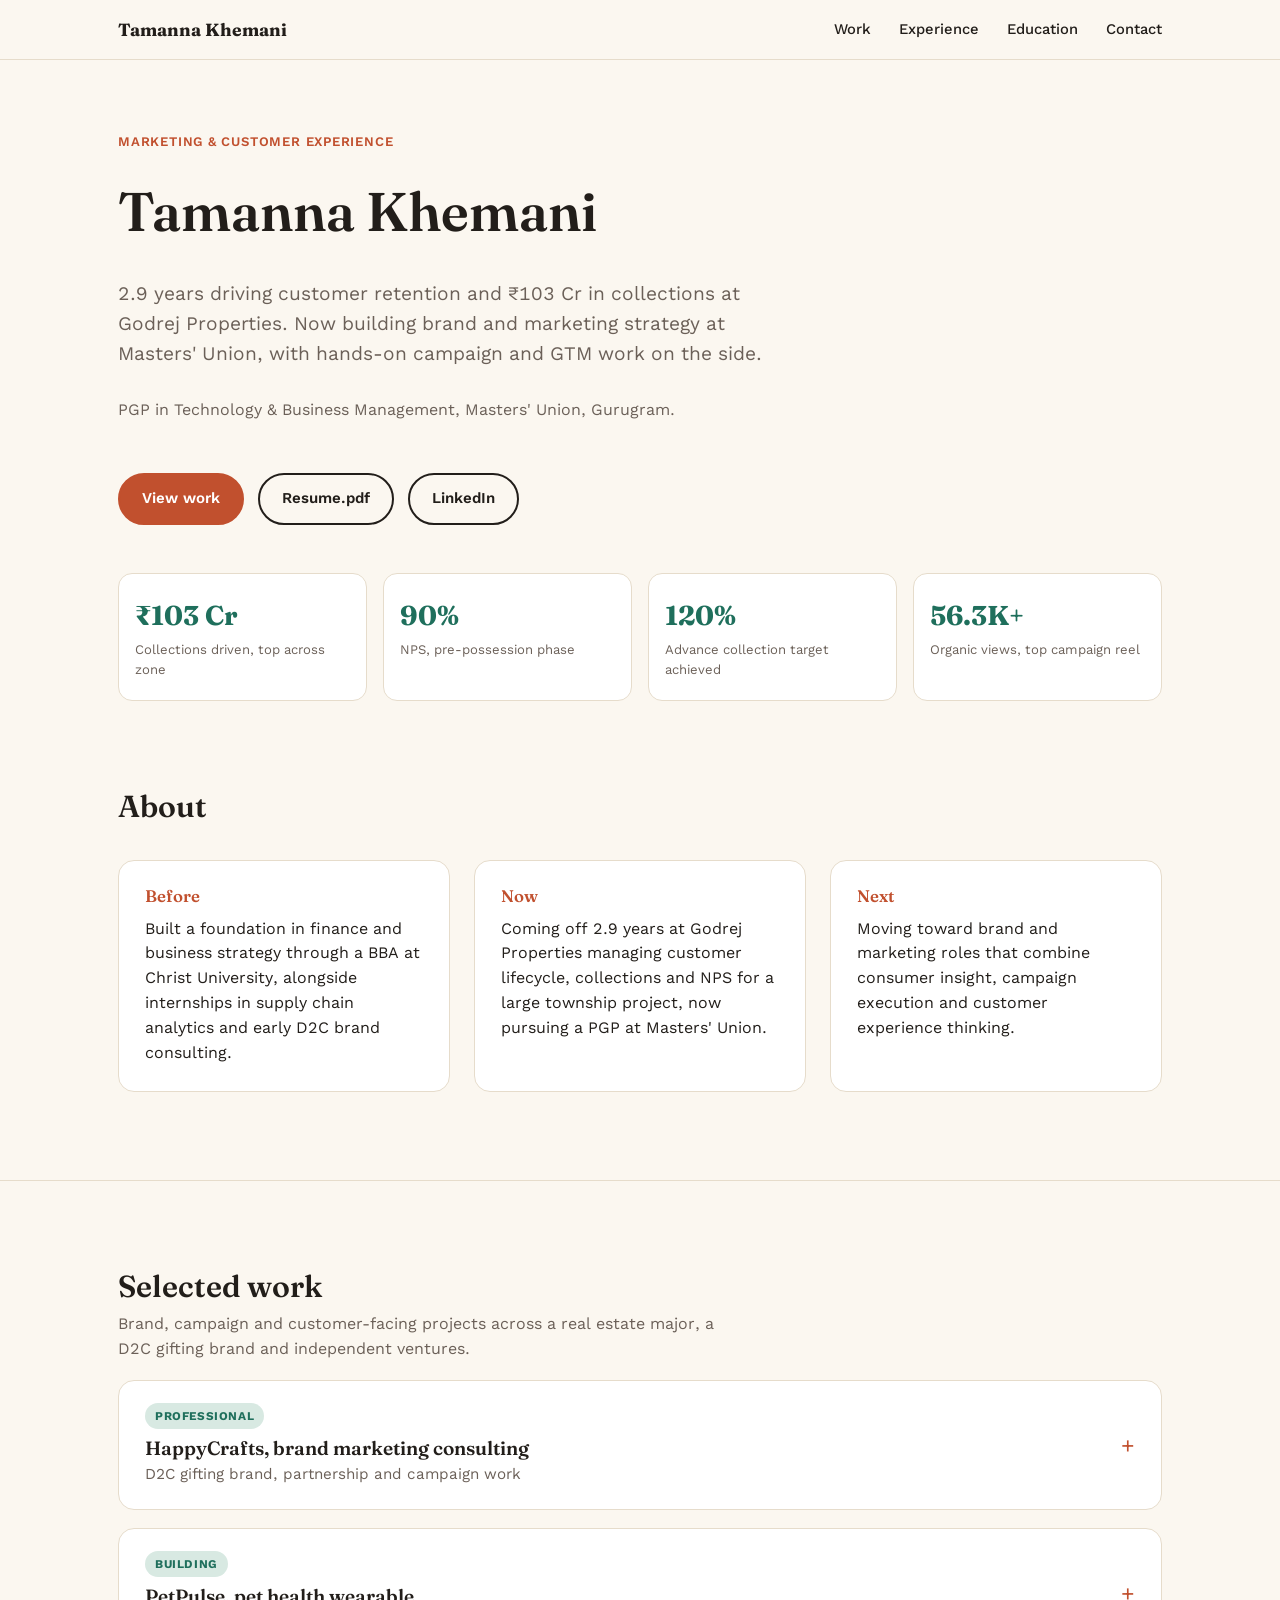
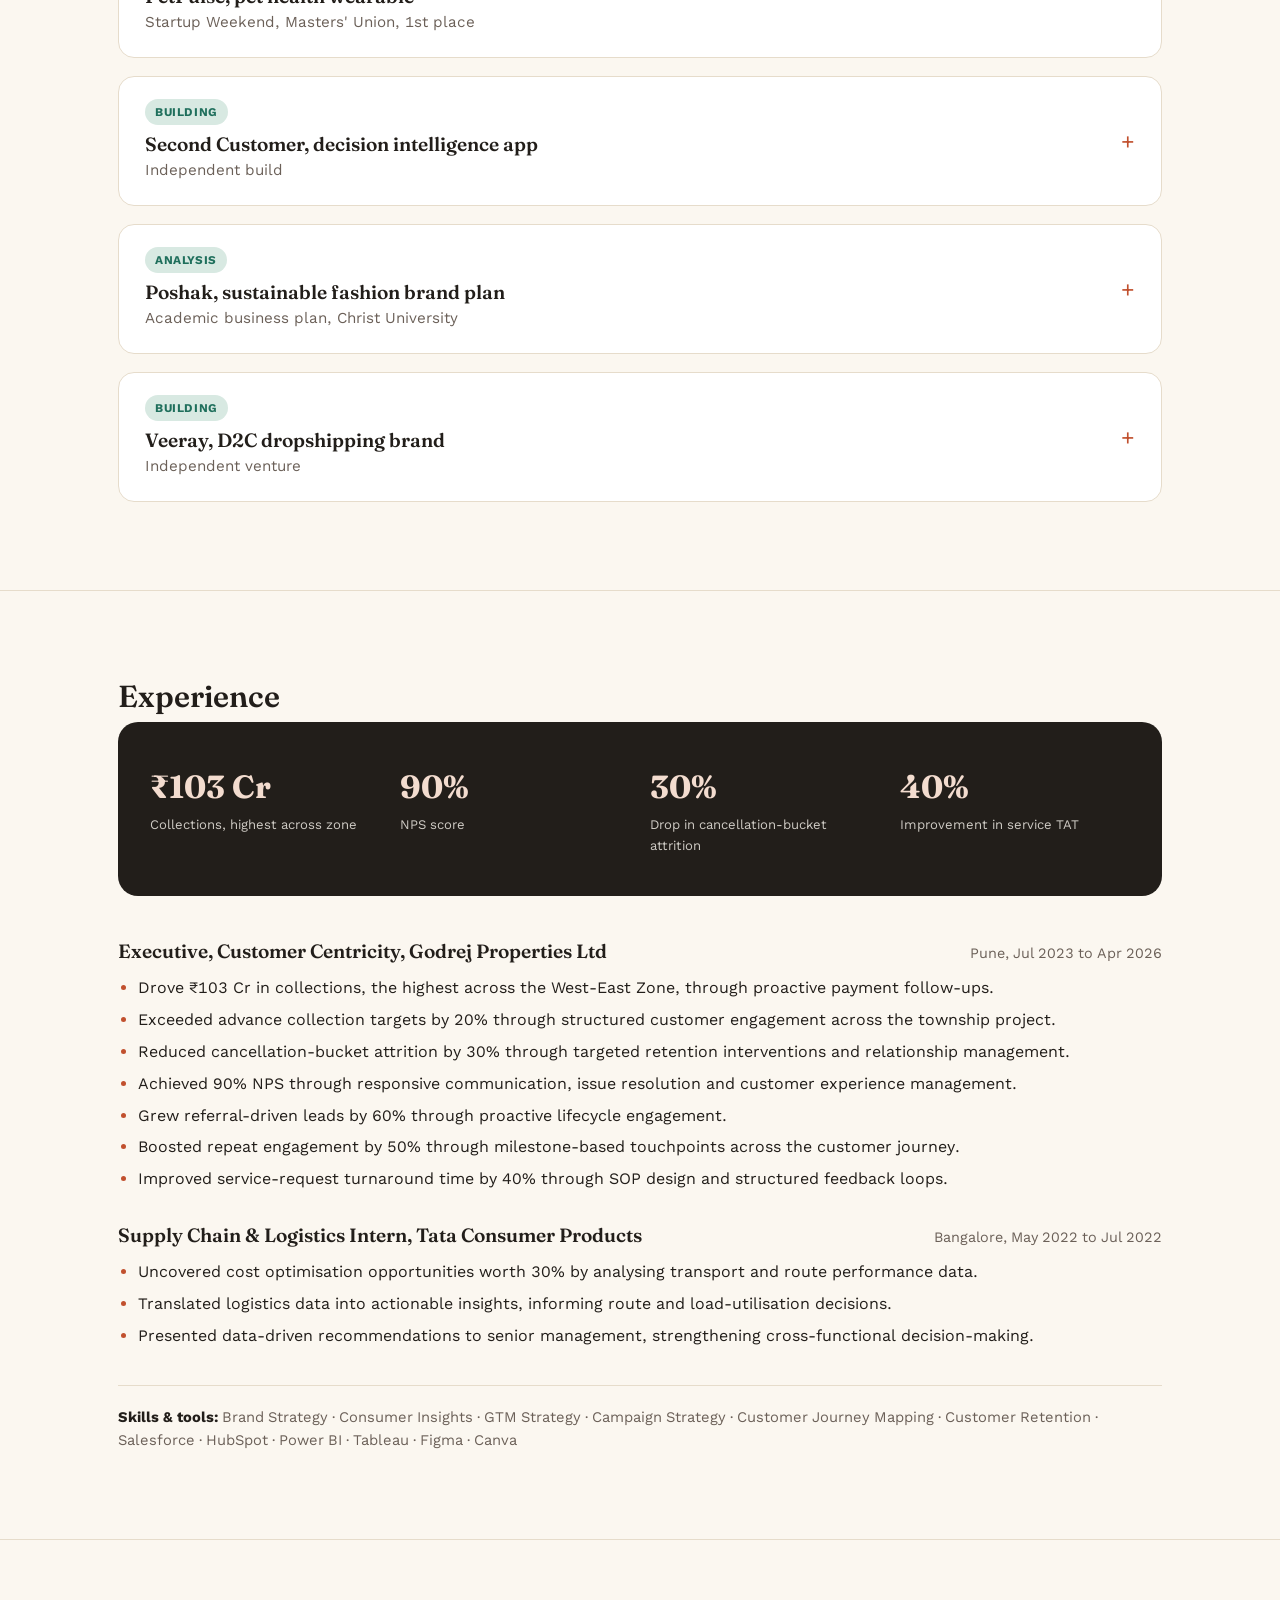
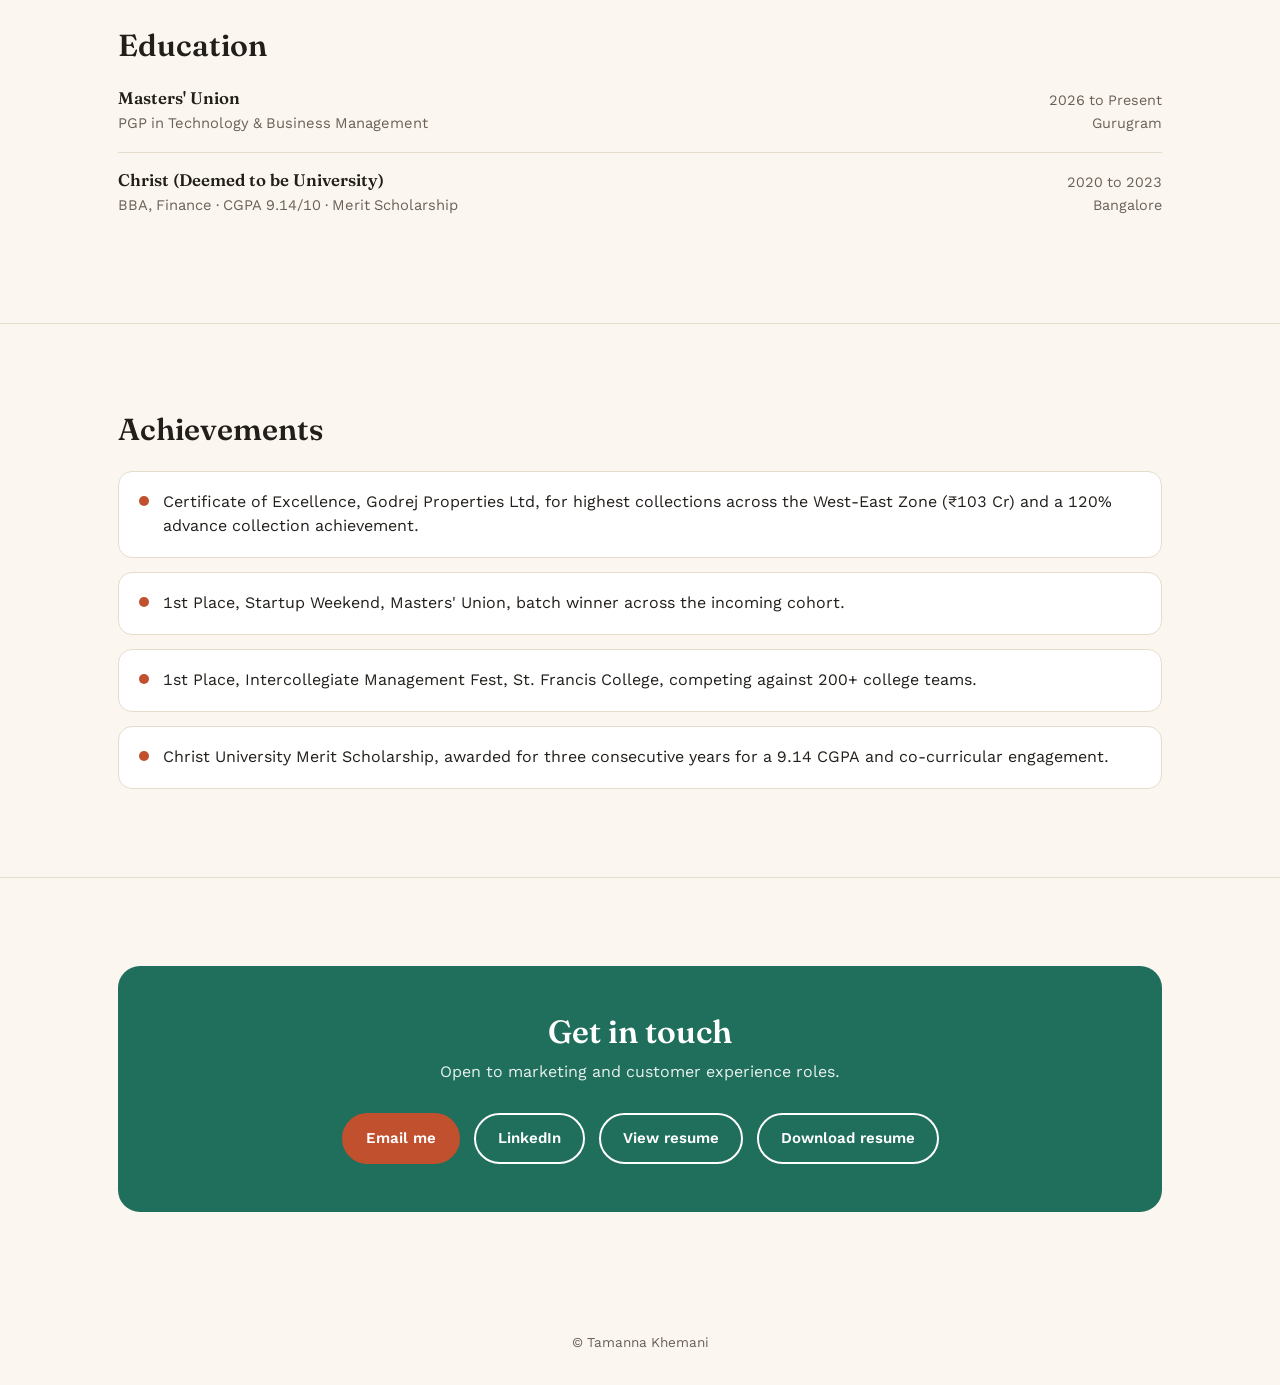
==== index.html @ 2ba24e0f "Add files via upload" ====
<!DOCTYPE html>
<html lang="en">
<head>
<meta charset="UTF-8">
<meta name="viewport" content="width=device-width, initial-scale=1.0">
<title>Tamanna Khemani, Marketing &amp; Customer Experience</title>
<link rel="preconnect" href="https://fonts.googleapis.com">
<link rel="preconnect" href="https://fonts.gstatic.com" crossorigin>
<link href="https://fonts.googleapis.com/css2?family=Fraunces:opsz,wght@9..144,400;9..144,600;9..144,700&family=Work+Sans:wght@400;500;600;700&display=swap" rel="stylesheet">
<style>
  :root{
    --paper:#FBF7F0;
    --ink:#221E1A;
    --secondary:#6B6058;
    --rule:#E6DCCB;
    --accent1:#C1502E;   /* terracotta */
    --accent1-soft:#F3DCCF;
    --accent2:#1F6F5C;   /* deep teal */
    --accent2-soft:#D8E9E2;
    --card:#FFFFFF;
  }
  *{box-sizing:border-box;margin:0;padding:0;}
  html{scroll-behavior:smooth;}
  body{
    background:var(--paper);
    color:var(--ink);
    font-family:'Work Sans',sans-serif;
    line-height:1.55;
    font-variant-numeric:tabular-nums;
  }
  h1,h2,h3{font-family:'Fraunces',serif;font-weight:600;line-height:1.15;}
  a{color:inherit;}
  .wrap{max-width:1100px;margin:0 auto;padding:0 28px;}
  section{padding:88px 0;border-bottom:1px solid var(--rule);}
  section:last-of-type{border-bottom:none;}

  /* NAV */
  nav{
    position:sticky;top:0;z-index:50;
    background:rgba(251,247,240,0.92);
    backdrop-filter:blur(6px);
    border-bottom:1px solid var(--rule);
  }
  nav .wrap{display:flex;align-items:center;justify-content:space-between;padding:16px 28px;}
  nav .brand{font-family:'Fraunces',serif;font-weight:700;font-size:1.1rem;}
  nav ul{list-style:none;display:flex;gap:28px;flex-wrap:wrap;}
  nav a{text-decoration:none;font-size:0.92rem;font-weight:500;color:var(--ink);}
  nav a:hover{color:var(--accent1);}
  nav a:focus-visible, a:focus-visible, button:focus-visible{outline:3px solid var(--accent2);outline-offset:2px;}

  /* HERO */
  .hero{padding-top:72px;}
  .hero-top{display:grid;grid-template-columns:1fr;gap:20px;}
  .eyebrow{color:var(--accent1);font-weight:600;letter-spacing:0.06em;text-transform:uppercase;font-size:0.82rem;}
  .hero h1{font-size:clamp(2.2rem,5vw,3.4rem);margin-top:8px;}
  .hero .positioning{font-size:1.2rem;color:var(--secondary);max-width:680px;margin-top:16px;}
  .hero .support{margin-top:10px;max-width:640px;color:var(--secondary);}
  .btn-row{display:flex;gap:14px;flex-wrap:wrap;margin-top:30px;}
  .btn{
    display:inline-block;padding:12px 22px;border-radius:999px;
    text-decoration:none;font-weight:600;font-size:0.94rem;
    border:2px solid var(--ink);transition:all .15s ease;
  }
  .btn-primary{background:var(--accent1);border-color:var(--accent1);color:#fff;}
  .btn-primary:hover{background:#a5431f;}
  .btn-secondary{background:transparent;color:var(--ink);}
  .btn-secondary:hover{background:var(--ink);color:var(--paper);}
  .facts{
    display:grid;grid-template-columns:repeat(4,1fr);gap:16px;margin-top:48px;
  }
  .fact{
    background:var(--card);border:1px solid var(--rule);border-radius:14px;
    padding:20px 16px;text-align:left;
  }
  .fact .num{font-family:'Fraunces',serif;font-size:1.7rem;color:var(--accent2);font-weight:700;}
  .fact .label{font-size:0.82rem;color:var(--secondary);margin-top:4px;}
  @media (max-width:720px){.facts{grid-template-columns:repeat(2,1fr);}}

  /* ABOUT */
  .about-grid{display:grid;grid-template-columns:repeat(3,1fr);gap:24px;margin-top:36px;}
  .about-block{background:var(--card);border:1px solid var(--rule);border-radius:16px;padding:26px;}
  .about-block h3{color:var(--accent1);font-size:1.05rem;margin-bottom:10px;}
  @media (max-width:760px){.about-grid{grid-template-columns:1fr;}}

  /* SECTION HEADS */
  .section-head{display:flex;align-items:baseline;justify-content:space-between;flex-wrap:wrap;gap:10px;margin-bottom:8px;}
  .section-head h2{font-size:1.9rem;}
  .section-sub{color:var(--secondary);max-width:600px;margin-bottom:8px;}

  /* SELECTED WORK */
  .work-item{
    background:var(--card);border:1px solid var(--rule);border-radius:16px;
    margin-top:18px;overflow:hidden;
  }
  .work-item summary{
    list-style:none;cursor:pointer;padding:22px 26px;display:flex;
    align-items:center;justify-content:space-between;gap:16px;
  }
  .work-item summary::-webkit-details-marker{display:none;}
  .work-item .tag{
    display:inline-block;font-size:0.74rem;font-weight:700;letter-spacing:.05em;
    text-transform:uppercase;color:var(--accent2);background:var(--accent2-soft);
    padding:4px 10px;border-radius:999px;margin-bottom:8px;
  }
  .work-item summary h3{font-size:1.2rem;}
  .work-item summary p{color:var(--secondary);margin-top:4px;font-size:0.95rem;}
  .chev{font-size:1.4rem;color:var(--accent1);transition:transform .2s ease;flex-shrink:0;}
  .work-item[open] .chev{transform:rotate(45deg);}
  .work-body{padding:0 26px 26px;display:grid;gap:16px;grid-template-columns:1fr 1fr;}
  .work-body div h4{font-size:0.78rem;text-transform:uppercase;letter-spacing:.05em;color:var(--accent1);margin-bottom:6px;}
  .work-body div p{font-size:0.95rem;}
  .work-link{margin-top:6px;}
  .work-link a{color:var(--accent2);font-weight:600;text-decoration:underline;font-size:0.92rem;}
  @media (max-width:640px){.work-body{grid-template-columns:1fr;}}

  /* EXPERIENCE */
  .numbers-strip{
    background:var(--ink);color:var(--paper);border-radius:20px;
    padding:40px 32px;display:grid;grid-template-columns:repeat(4,1fr);gap:20px;margin-bottom:44px;
  }
  .numbers-strip .num{font-family:'Fraunces',serif;font-size:2rem;color:var(--accent1-soft);font-weight:700;}
  .numbers-strip .label{font-size:0.82rem;opacity:0.8;margin-top:4px;}
  @media (max-width:720px){.numbers-strip{grid-template-columns:repeat(2,1fr);}}
  .role{margin-top:32px;}
  .role-head{display:flex;justify-content:space-between;flex-wrap:wrap;gap:6px;align-items:baseline;}
  .role-head h3{font-size:1.2rem;}
  .role-meta{color:var(--secondary);font-size:0.9rem;}
  .role ul{margin-top:12px;padding-left:20px;}
  .role li{margin-bottom:7px;}
  .role li::marker{color:var(--accent1);}
  .skills-line{margin-top:36px;color:var(--secondary);font-size:0.92rem;padding-top:20px;border-top:1px solid var(--rule);}
  .skills-line strong{color:var(--ink);}

  /* EDUCATION */
  .edu-item{display:flex;justify-content:space-between;gap:16px;flex-wrap:wrap;padding:18px 0;border-bottom:1px solid var(--rule);}
  .edu-item:last-child{border-bottom:none;}
  .edu-item h3{font-size:1.05rem;}
  .edu-item p{color:var(--secondary);font-size:0.92rem;margin-top:3px;}
  .edu-meta{text-align:right;color:var(--secondary);font-size:0.9rem;}

  /* ACHIEVEMENTS */
  .ach-list{display:grid;gap:14px;margin-top:24px;}
  .ach-item{
    display:flex;gap:14px;background:var(--card);border:1px solid var(--rule);
    border-radius:14px;padding:18px 20px;align-items:flex-start;
  }
  .ach-item .dot{
    flex-shrink:0;width:10px;height:10px;border-radius:50%;background:var(--accent1);margin-top:6px;
  }

  /* CONTACT */
  .contact-box{
    background:var(--accent2);color:#fff;border-radius:22px;padding:48px 40px;
    text-align:center;
  }
  .contact-box h2{color:#fff;font-size:2rem;}
  .contact-box p{opacity:0.9;margin-top:10px;}
  .contact-box .btn-row{justify-content:center;margin-top:28px;}
  .contact-box .btn-secondary{border-color:#fff;color:#fff;}
  .contact-box .btn-secondary:hover{background:#fff;color:var(--accent2);}
  .contact-box .btn-primary{background:var(--accent1);border-color:var(--accent1);}

  footer{padding:32px 0;text-align:center;color:var(--secondary);font-size:0.85rem;}

  @media (prefers-reduced-motion: reduce){
    html{scroll-behavior:auto;}
    *{transition:none !important;animation:none !important;}
  }

  @keyframes reveal{from{opacity:0;transform:translateY(14px);}to{opacity:1;transform:translateY(0);}}
  .hero-top{animation:reveal .7s ease both;}
</style>
</head>
<body>

<nav>
  <div class="wrap">
    <div class="brand">Tamanna Khemani</div>
    <ul>
      <li><a href="#work">Work</a></li>
      <li><a href="#experience">Experience</a></li>
      <li><a href="#education">Education</a></li>
      <li><a href="#contact">Contact</a></li>
    </ul>
  </div>
</nav>

<header class="hero wrap">
  <div class="hero-top">
    <span class="eyebrow">Marketing &amp; Customer Experience</span>
    <h1>Tamanna Khemani</h1>
    <p class="positioning">2.9 years driving customer retention and ₹103 Cr in collections at Godrej Properties. Now building brand and marketing strategy at Masters' Union, with hands-on campaign and GTM work on the side.</p>
    <p class="support">PGP in Technology &amp; Business Management, Masters' Union, Gurugram.</p>
    <div class="btn-row">
      <a class="btn btn-primary" href="#work">View work</a>
      <a class="btn btn-secondary" href="resume.pdf" target="_blank" rel="noopener">Resume.pdf</a>
      <a class="btn btn-secondary" id="linkedin-btn" href="#" target="_blank" rel="noopener">LinkedIn</a>
    </div>
  </div>
  <div class="facts">
    <div class="fact"><div class="num">₹103 Cr</div><div class="label">Collections driven, top across zone</div></div>
    <div class="fact"><div class="num">90%</div><div class="label">NPS, pre-possession phase</div></div>
    <div class="fact"><div class="num">120%</div><div class="label">Advance collection target achieved</div></div>
    <div class="fact"><div class="num">56.3K+</div><div class="label">Organic views, top campaign reel</div></div>
  </div>
</header>

<section id="about">
  <div class="wrap">
    <div class="section-head"><h2>About</h2></div>
    <div class="about-grid">
      <div class="about-block">
        <h3>Before</h3>
        <p>Built a foundation in finance and business strategy through a BBA at Christ University, alongside internships in supply chain analytics and early D2C brand consulting.</p>
      </div>
      <div class="about-block">
        <h3>Now</h3>
        <p>Coming off 2.9 years at Godrej Properties managing customer lifecycle, collections and NPS for a large township project, now pursuing a PGP at Masters' Union.</p>
      </div>
      <div class="about-block">
        <h3>Next</h3>
        <p>Moving toward brand and marketing roles that combine consumer insight, campaign execution and customer experience thinking.</p>
      </div>
    </div>
  </div>
</section>

<section id="work">
  <div class="wrap">
    <div class="section-head"><h2>Selected work</h2></div>
    <p class="section-sub">Brand, campaign and customer-facing projects across a real estate major, a D2C gifting brand and independent ventures.</p>

    <details class="work-item">
      <summary>
        <div>
          <span class="tag">Professional</span>
          <h3>HappyCrafts, brand marketing consulting</h3>
          <p>D2C gifting brand, partnership and campaign work</p>
        </div>
        <span class="chev">+</span>
      </summary>
      <div class="work-body">
        <div><h4>Problem</h4><p>A premium gifting brand needed a stronger B2B pipeline and more organic reach around key festive and event moments.</p></div>
        <div><h4>What I did</h4><p>Led partnership outreach and B2B pitch development, and built and ran the Holi and World Health Day campaign content end to end.</p></div>
        <div><h4>What it showed</h4><p>Secured a corporate gifting collaboration with BCPL. The Holi campaign reel drew 56.3K+ organic views, the brand's top-performing content. The World Health Day event campaign drew 28.7K+ views and sold out 100% of entries.</p></div>
        <div class="work-link" data-link="happycrafts"></div>
      </div>
    </details>

    <details class="work-item">
      <summary>
        <div>
          <span class="tag">Building</span>
          <h3>PetPulse, pet health wearable</h3>
          <p>Startup Weekend, Masters' Union, 1st place</p>
        </div>
        <span class="chev">+</span>
      </summary>
      <div class="work-body">
        <div><h4>Problem</h4><p>India's 32M pet owners spend ₹5K to ₹15K a month on pets, but structured insurance, health and nutrition solutions are largely missing.</p></div>
        <div><h4>What I did</h4><p>Developed the GTM strategy and market positioning for a WHOOP-like pet health wearable, then built and pitched the concept to investors within 48 hours.</p></div>
        <div><h4>What it showed</h4><p>Won 1st place across the incoming Masters' Union cohort.</p></div>
        <div class="work-link" data-link="petpulse"></div>
      </div>
    </details>

    <details class="work-item">
      <summary>
        <div>
          <span class="tag">Building</span>
          <h3>Second Customer, decision intelligence app</h3>
          <p>Independent build</p>
        </div>
        <span class="chev">+</span>
      </summary>
      <div class="work-body">
        <div><h4>Problem</h4><p>A buyer is not always the end customer. Brands often struggle to identify who actually influences a purchase decision.</p></div>
        <div><h4>What I did</h4><p>Built an app that surfaces customer decision intelligence, mapping the "second customer" behind a purchase.</p></div>
        <div><h4>What it showed</h4><p>A working, live product.</p></div>
        <div class="work-link" data-link="secondcustomer"></div>
      </div>
    </details>

    <details class="work-item">
      <summary>
        <div>
          <span class="tag">Analysis</span>
          <h3>Poshak, sustainable fashion brand plan</h3>
          <p>Academic business plan, Christ University</p>
        </div>
        <span class="chev">+</span>
      </summary>
      <div class="work-body">
        <div><h4>Problem</h4><p>Building a viable, made-in-India sustainable fashion brand from the ground up, including positioning, financials and go-to-market.</p></div>
        <div><h4>What I did</h4><p>Developed brand strategy and positioning through STP, SWOT and Blue Ocean ERRC analysis, and built a three-year financial model.</p></div>
        <div><h4>What it showed</h4><p>83.9% market validation through primary consumer research, and a three-year model scaling to ₹2.3 Cr in projected revenue.</p></div>
        <div class="work-link" data-link="poshak"></div>
      </div>
    </details>

    <details class="work-item">
      <summary>
        <div>
          <span class="tag">Building</span>
          <h3>Veeray, D2C dropshipping brand</h3>
          <p>Independent venture</p>
        </div>
        <span class="chev">+</span>
      </summary>
      <div class="work-body">
        <div><h4>Problem</h4><p>Testing a direct-to-consumer product and demand model within a short two-month window.</p></div>
        <div><h4>What I did</h4><p>Built and ran Veeray, selling premium glasses, gifting options and home essentials.</p></div>
        <div><h4>What it showed</h4><p>Scaled to ₹5 lakh in revenue within two months.</p></div>
        <div class="work-link" data-link="veeray"></div>
      </div>
    </details>

  </div>
</section>

<section id="experience">
  <div class="wrap">
    <div class="section-head"><h2>Experience</h2></div>

    <div class="numbers-strip">
      <div><div class="num">₹103 Cr</div><div class="label">Collections, highest across zone</div></div>
      <div><div class="num">90%</div><div class="label">NPS score</div></div>
      <div><div class="num">30%</div><div class="label">Drop in cancellation-bucket attrition</div></div>
      <div><div class="num">40%</div><div class="label">Improvement in service TAT</div></div>
    </div>

    <div class="role">
      <div class="role-head">
        <h3>Executive, Customer Centricity, Godrej Properties Ltd</h3>
        <span class="role-meta">Pune, Jul 2023 to Apr 2026</span>
      </div>
      <ul>
        <li>Drove ₹103 Cr in collections, the highest across the West-East Zone, through proactive payment follow-ups.</li>
        <li>Exceeded advance collection targets by 20% through structured customer engagement across the township project.</li>
        <li>Reduced cancellation-bucket attrition by 30% through targeted retention interventions and relationship management.</li>
        <li>Achieved 90% NPS through responsive communication, issue resolution and customer experience management.</li>
        <li>Grew referral-driven leads by 60% through proactive lifecycle engagement.</li>
        <li>Boosted repeat engagement by 50% through milestone-based touchpoints across the customer journey.</li>
        <li>Improved service-request turnaround time by 40% through SOP design and structured feedback loops.</li>
      </ul>
    </div>

    <div class="role">
      <div class="role-head">
        <h3>Supply Chain &amp; Logistics Intern, Tata Consumer Products</h3>
        <span class="role-meta">Bangalore, May 2022 to Jul 2022</span>
      </div>
      <ul>
        <li>Uncovered cost optimisation opportunities worth 30% by analysing transport and route performance data.</li>
        <li>Translated logistics data into actionable insights, informing route and load-utilisation decisions.</li>
        <li>Presented data-driven recommendations to senior management, strengthening cross-functional decision-making.</li>
      </ul>
    </div>

    <p class="skills-line"><strong>Skills &amp; tools:</strong> Brand Strategy · Consumer Insights · GTM Strategy · Campaign Strategy · Customer Journey Mapping · Customer Retention · Salesforce · HubSpot · Power BI · Tableau · Figma · Canva</p>
  </div>
</section>

<section id="education">
  <div class="wrap">
    <div class="section-head"><h2>Education</h2></div>
    <div class="edu-item">
      <div><h3>Masters' Union</h3><p>PGP in Technology &amp; Business Management</p></div>
      <div class="edu-meta">2026 to Present<br>Gurugram</div>
    </div>
    <div class="edu-item">
      <div><h3>Christ (Deemed to be University)</h3><p>BBA, Finance · CGPA 9.14/10 · Merit Scholarship</p></div>
      <div class="edu-meta">2020 to 2023<br>Bangalore</div>
    </div>
  </div>
</section>

<section id="achievements">
  <div class="wrap">
    <div class="section-head"><h2>Achievements</h2></div>
    <div class="ach-list">
      <div class="ach-item"><span class="dot"></span><p>Certificate of Excellence, Godrej Properties Ltd, for highest collections across the West-East Zone (₹103 Cr) and a 120% advance collection achievement.</p></div>
      <div class="ach-item"><span class="dot"></span><p>1st Place, Startup Weekend, Masters' Union, batch winner across the incoming cohort.</p></div>
      <div class="ach-item"><span class="dot"></span><p>1st Place, Intercollegiate Management Fest, St. Francis College, competing against 200+ college teams.</p></div>
      <div class="ach-item"><span class="dot"></span><p>Christ University Merit Scholarship, awarded for three consecutive years for a 9.14 CGPA and co-curricular engagement.</p></div>
    </div>
  </div>
</section>

<section id="contact" style="border-bottom:none;">
  <div class="wrap">
    <div class="contact-box">
      <h2>Get in touch</h2>
      <p>Open to marketing and customer experience roles.</p>
      <div class="btn-row">
        <a class="btn btn-primary" href="mailto:tamanna.khemani2027@mastersunion.org">Email me</a>
        <a class="btn btn-secondary" id="linkedin-btn-2" href="#" target="_blank" rel="noopener">LinkedIn</a>
        <a class="btn btn-secondary" href="resume.pdf" target="_blank" rel="noopener">View resume</a>
        <a class="btn btn-secondary" href="resume.pdf" download>Download resume</a>
      </div>
    </div>
  </div>
</section>

<footer>
  <div class="wrap">© Tamanna Khemani</div>
</footer>

<script>
  // Config block: every artefact URL and optional field defaults to empty string.
  // Any entry left empty causes its block to remove itself on load, so the
  // site can be deployed before every link exists without ever showing a
  // broken link or an empty heading.
  const config = {
    linkedin: "https://www.linkedin.com/in/tamanna-khemani-b3609922b",
    links: {
      happycrafts: "",
      petpulse: "",
      secondcustomer: "https://second-customer-insight.lovable.app",
      poshak: "",
      veeray: ""
    }
  };

  document.addEventListener("DOMContentLoaded", () => {
    // LinkedIn buttons
    const li = config.linkedin || "";
    document.querySelectorAll("#linkedin-btn, #linkedin-btn-2").forEach(el => {
      if (li) { el.href = li; } else { el.remove(); }
    });

    // Project artefact links
    document.querySelectorAll(".work-link").forEach(el => {
      const key = el.getAttribute("data-link");
      const url = config.links[key];
      if (url) {
        const a = document.createElement("a");
        a.href = url;
        a.target = "_blank";
        a.rel = "noopener";
        a.textContent = "View artefact";
        el.appendChild(a);
      } else {
        el.remove();
      }
    });
  });
</script>

</body>
</html>
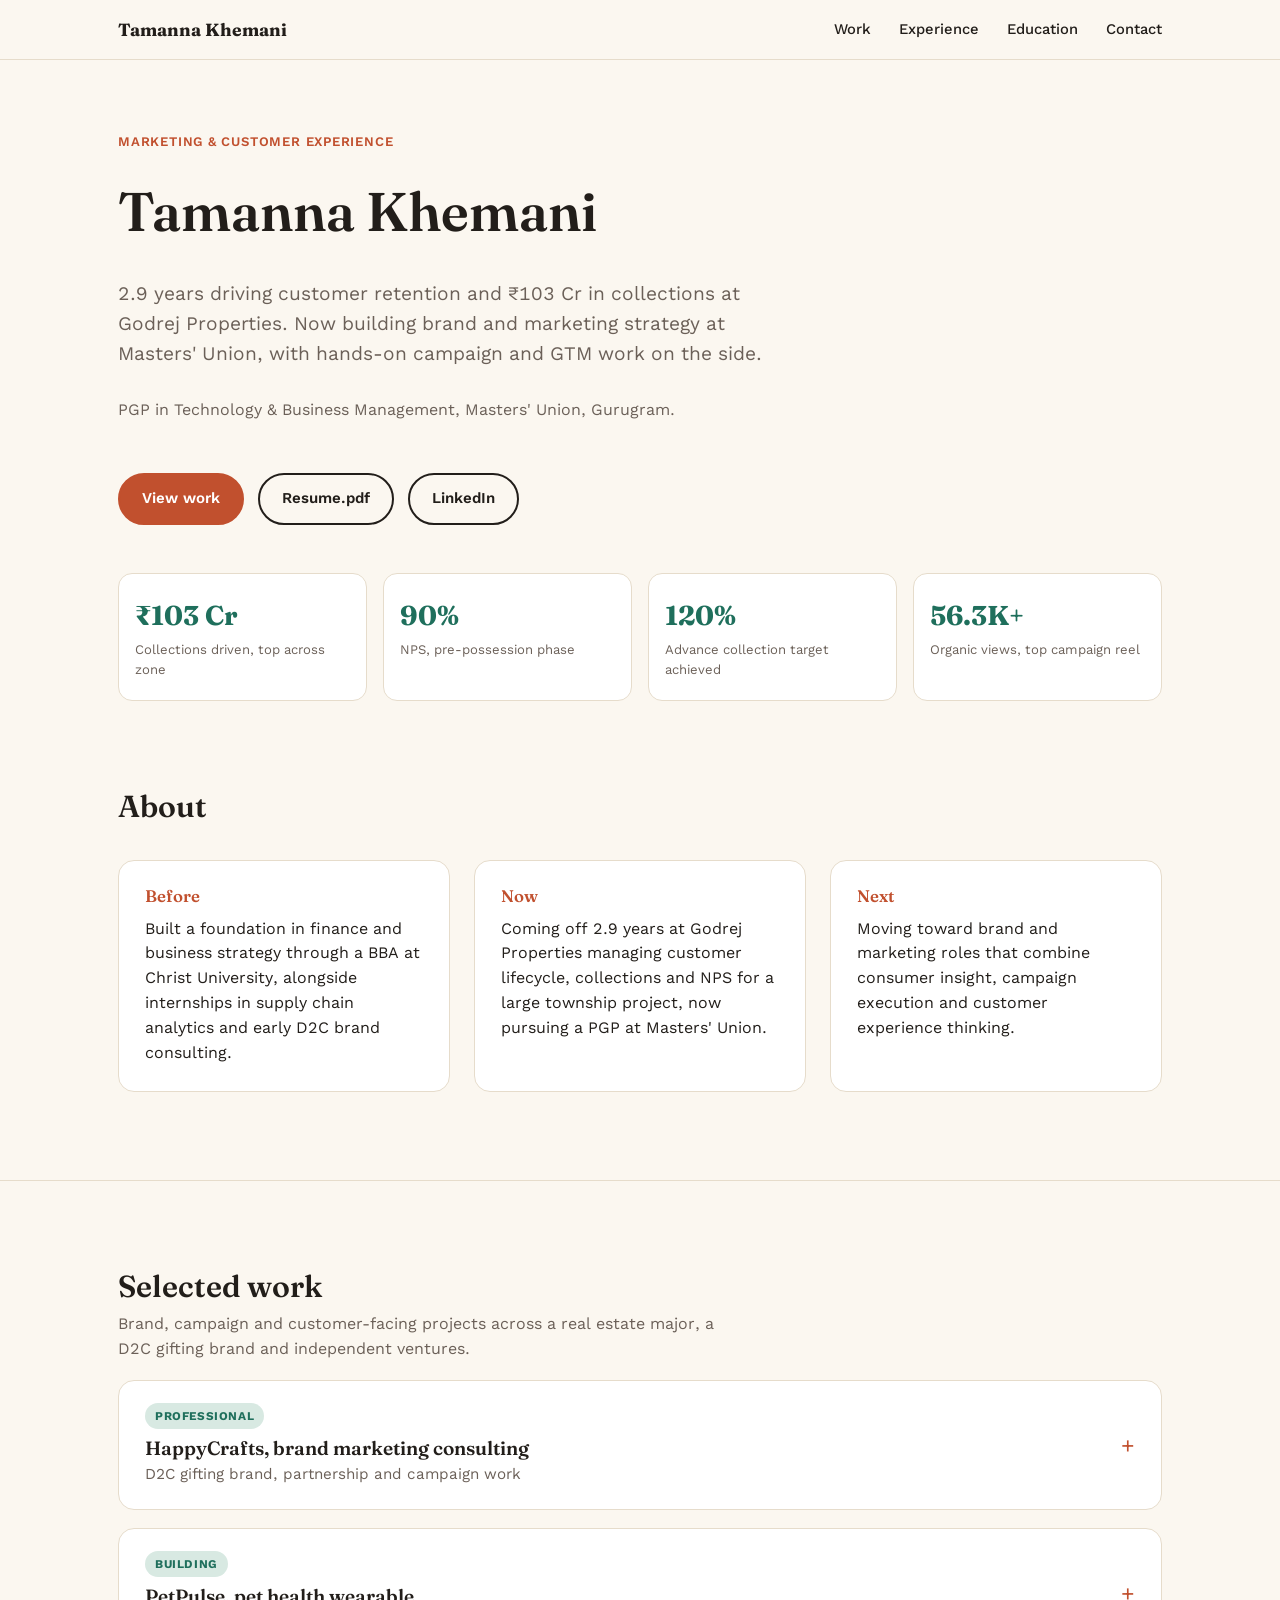
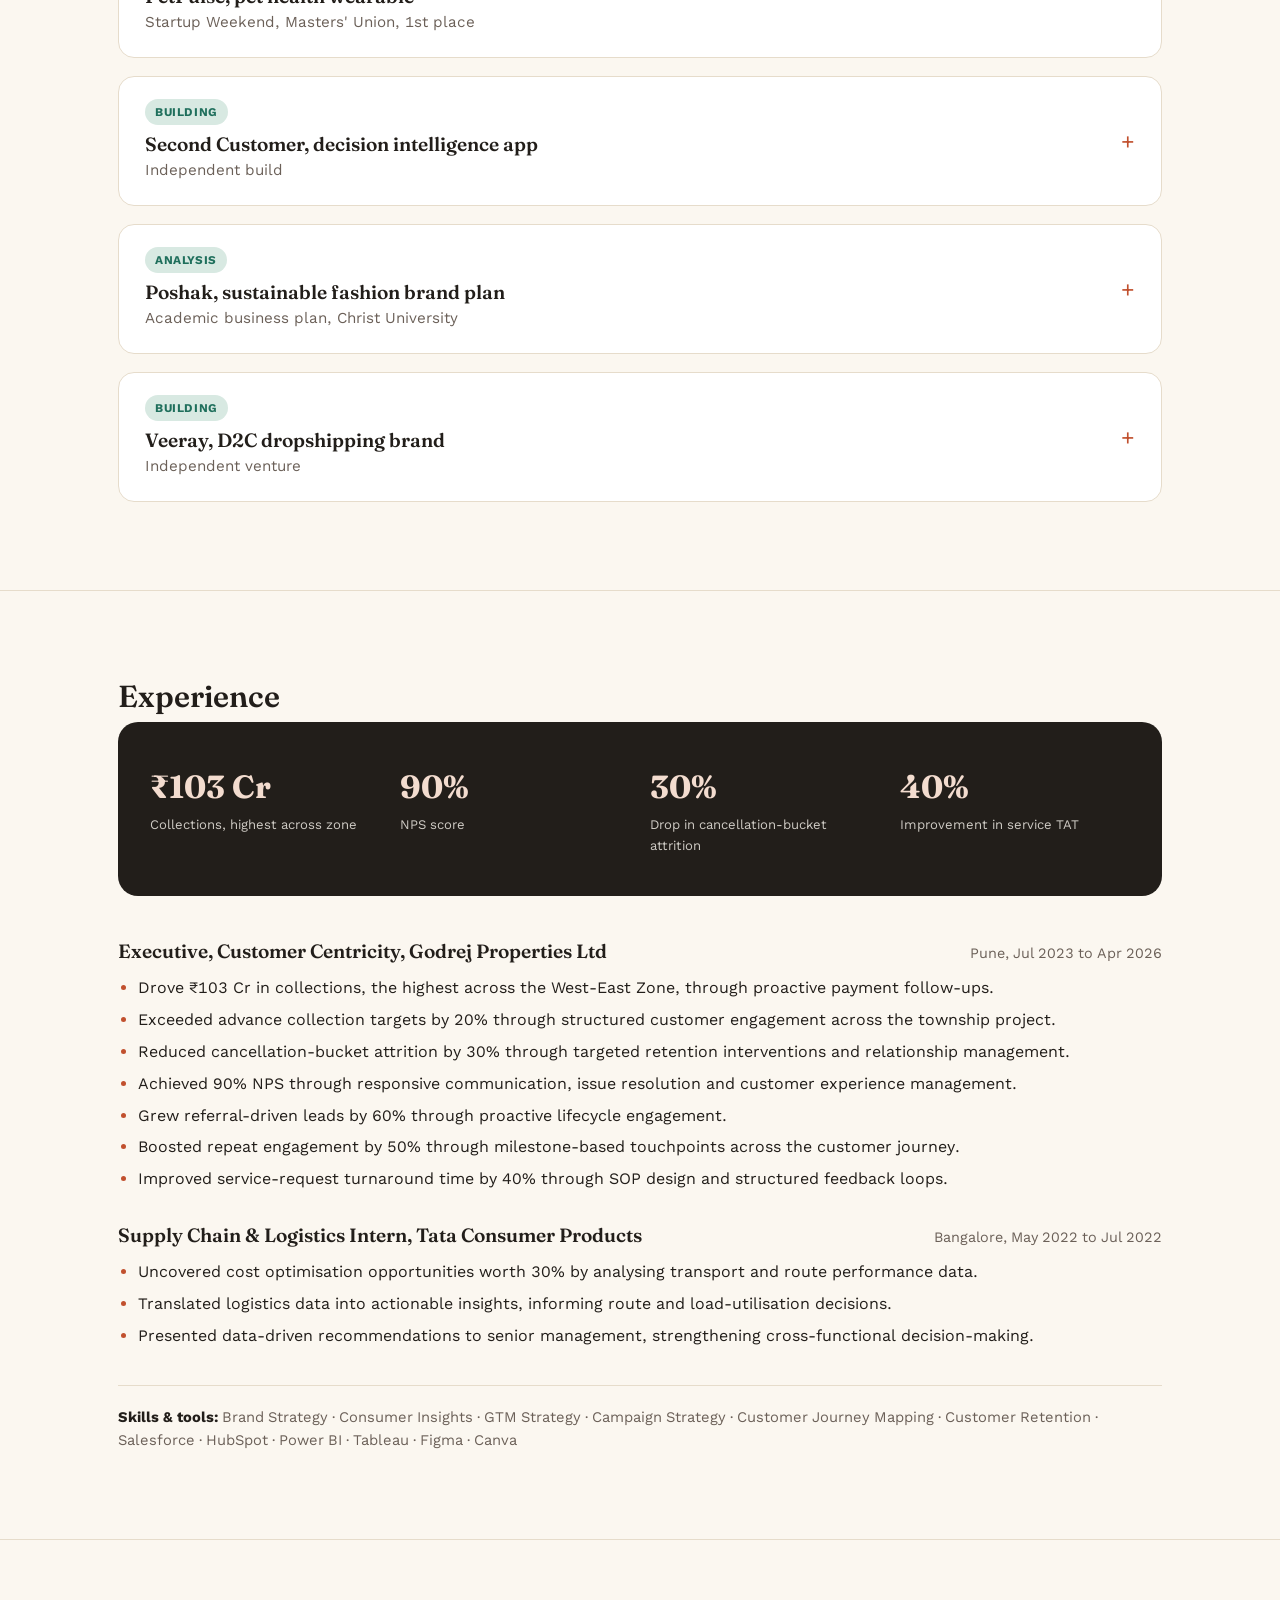
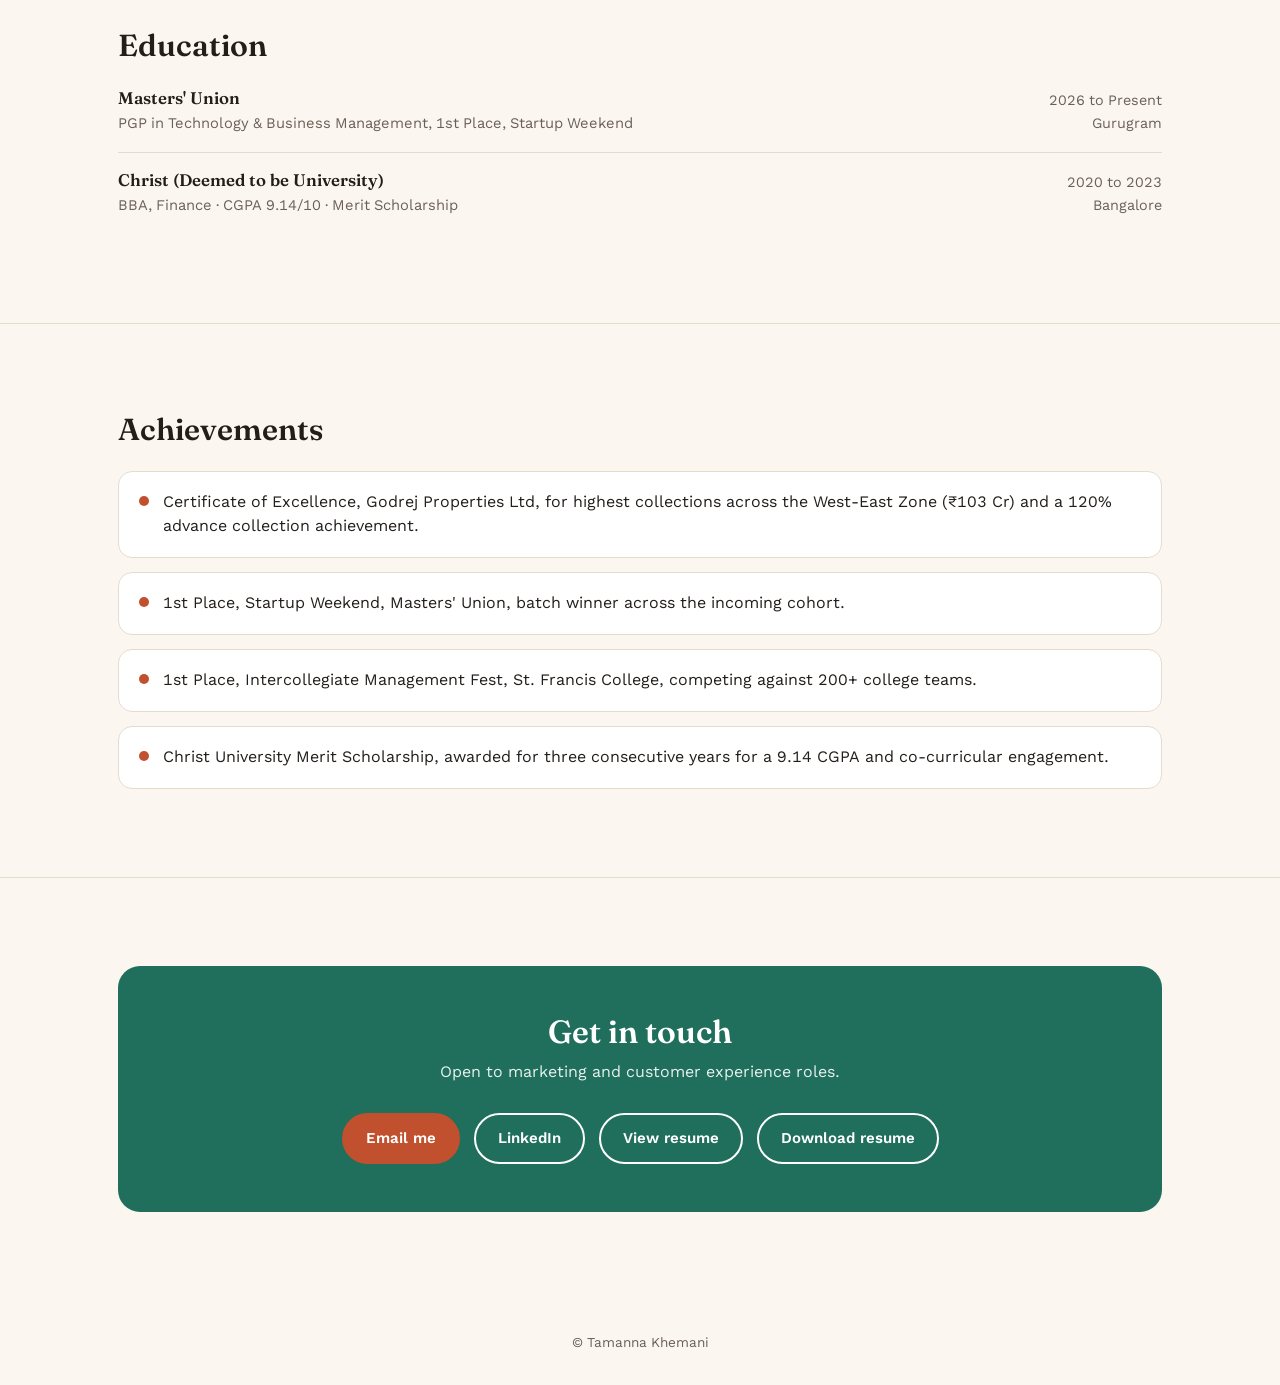
==== commit a2fa1acd: "Add files via upload" ====
--- a/index.html
+++ b/index.html
@@ -365,7 +365,7 @@
   <div class="wrap">
     <div class="section-head"><h2>Education</h2></div>
     <div class="edu-item">
-      <div><h3>Masters' Union</h3><p>PGP in Technology &amp; Business Management</p></div>
+      <div><h3>Masters' Union</h3><p>PGP in Technology &amp; Business Management, 1st Place, Startup Weekend</p></div>
       <div class="edu-meta">2026 to Present<br>Gurugram</div>
     </div>
     <div class="edu-item">
@@ -412,7 +412,7 @@
   // site can be deployed before every link exists without ever showing a
   // broken link or an empty heading.
   const config = {
-    linkedin: "https://www.linkedin.com/in/tamanna-khemani-b3609922b",
+    linkedin: "https://www.linkedin.com/in/tamanna-khemani-b3609922b?utm_source=share_via&utm_content=profile&utm_medium=member_ios",
     links: {
       happycrafts: "",
       petpulse: "",
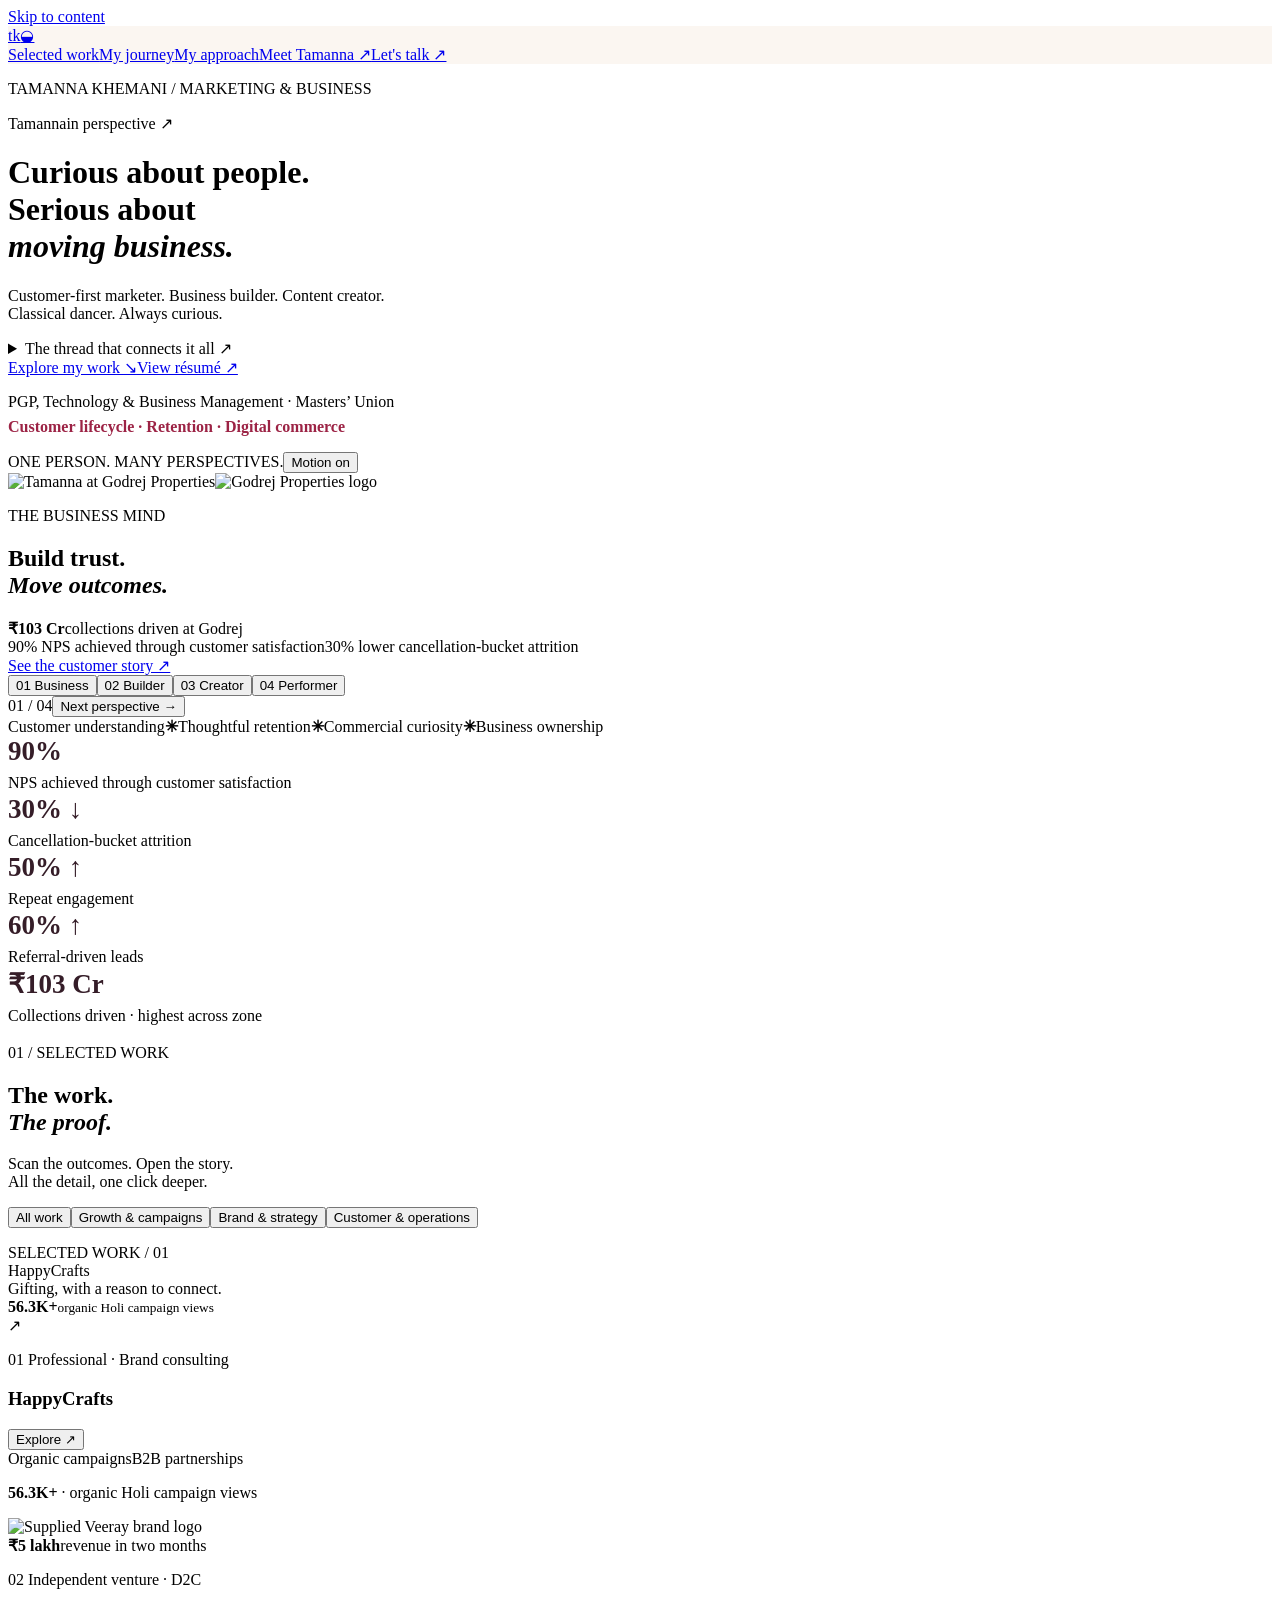
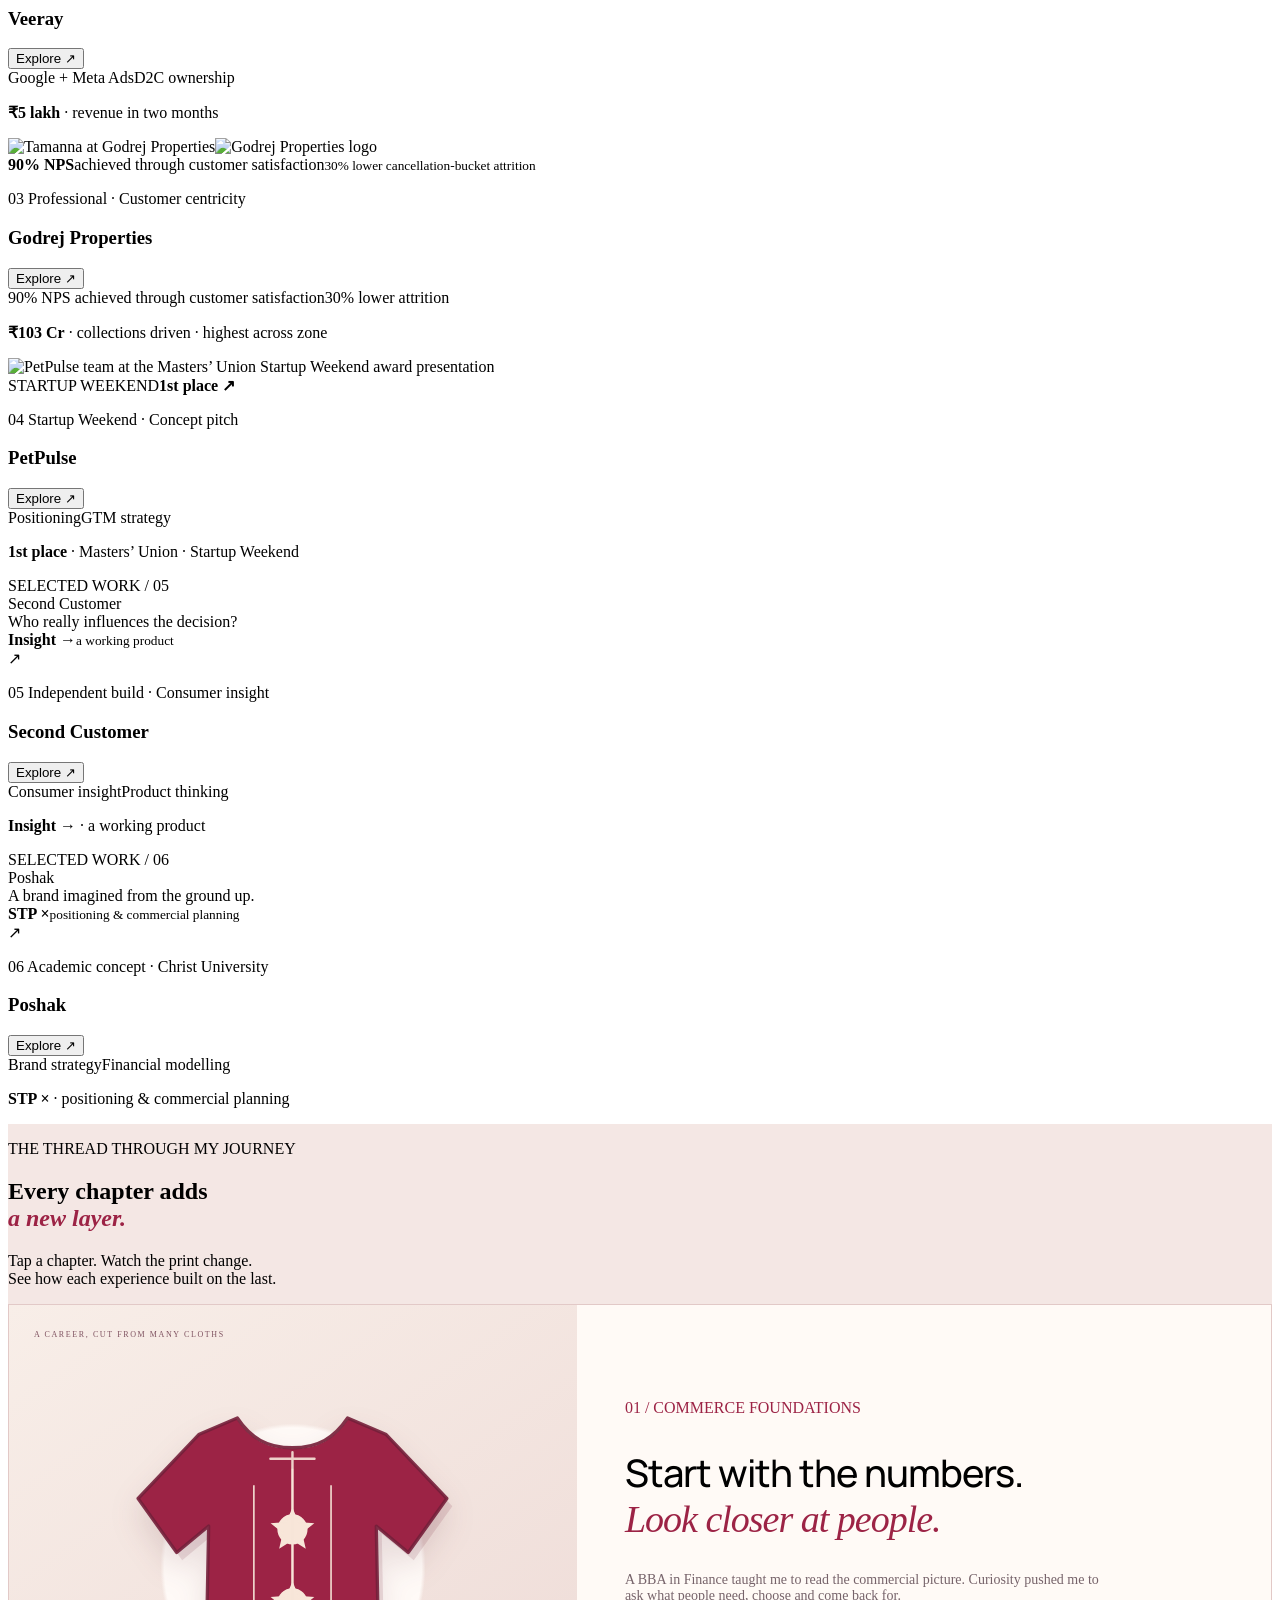
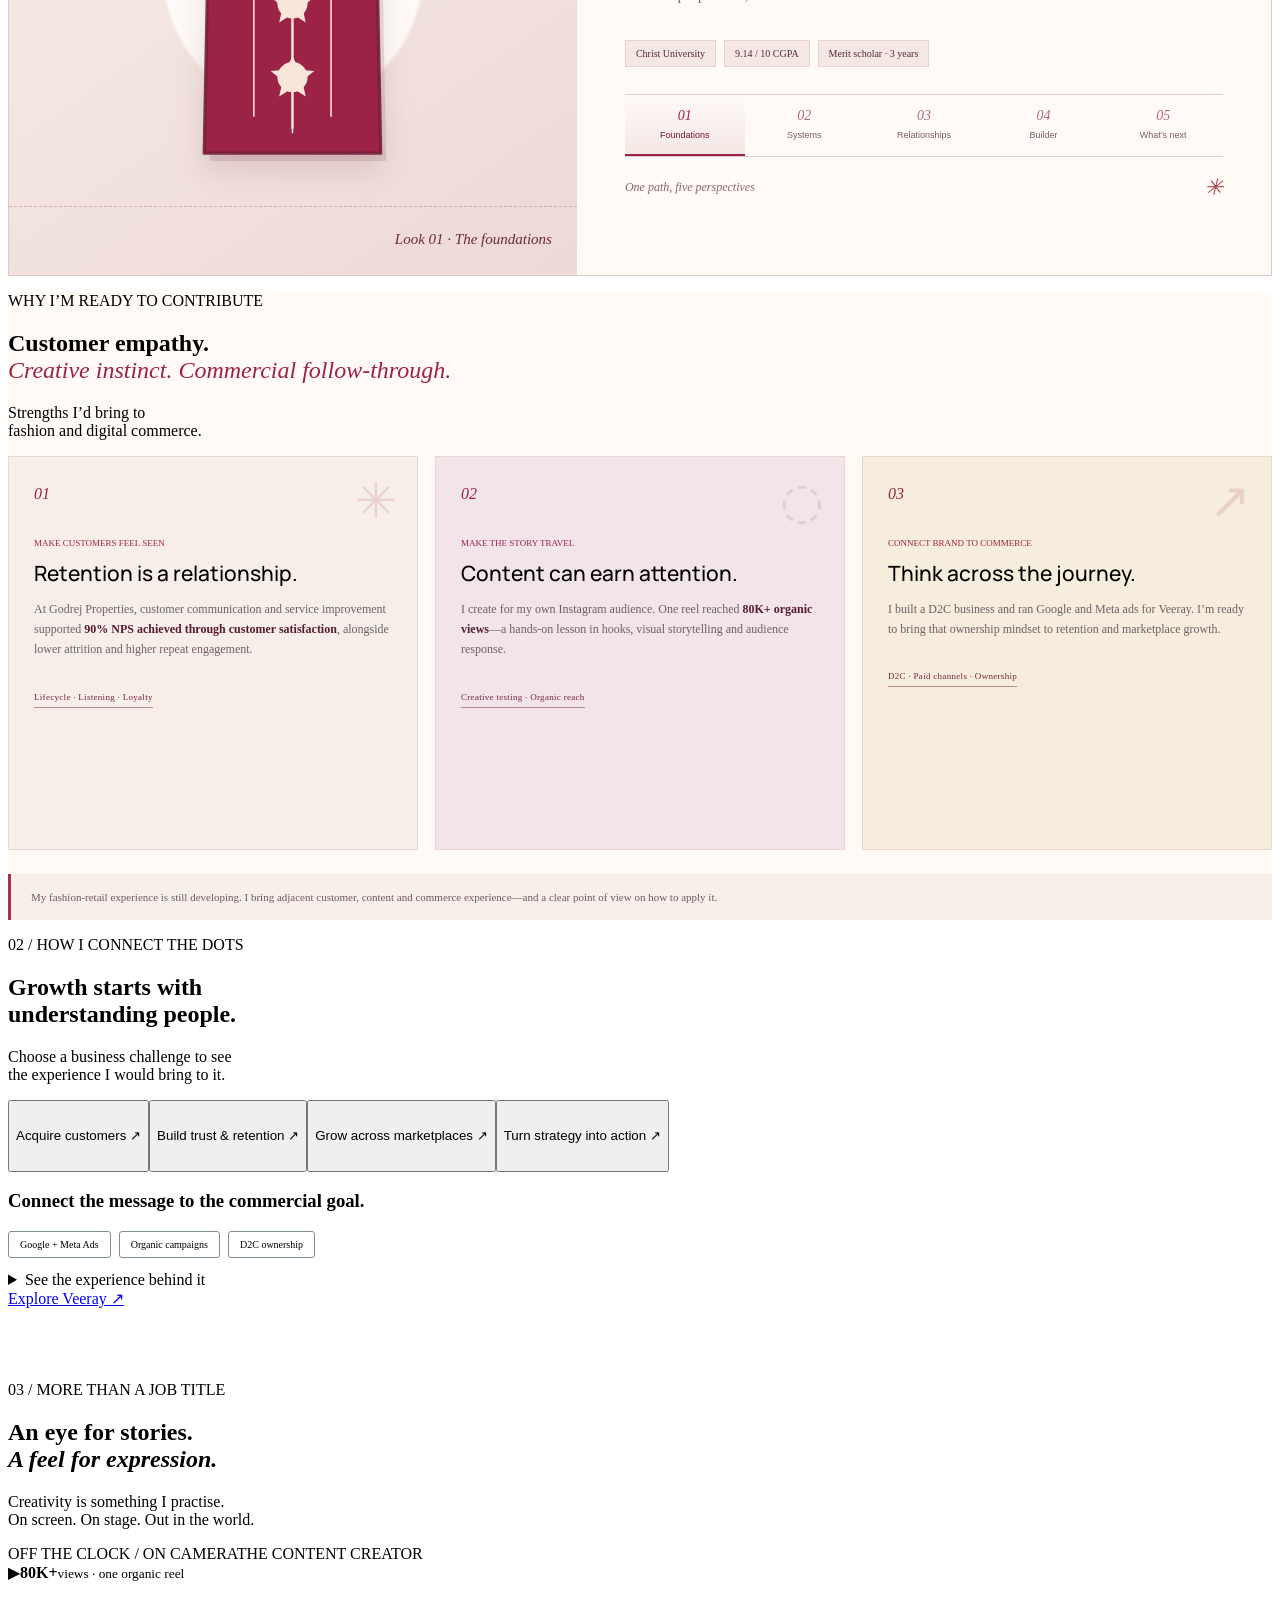
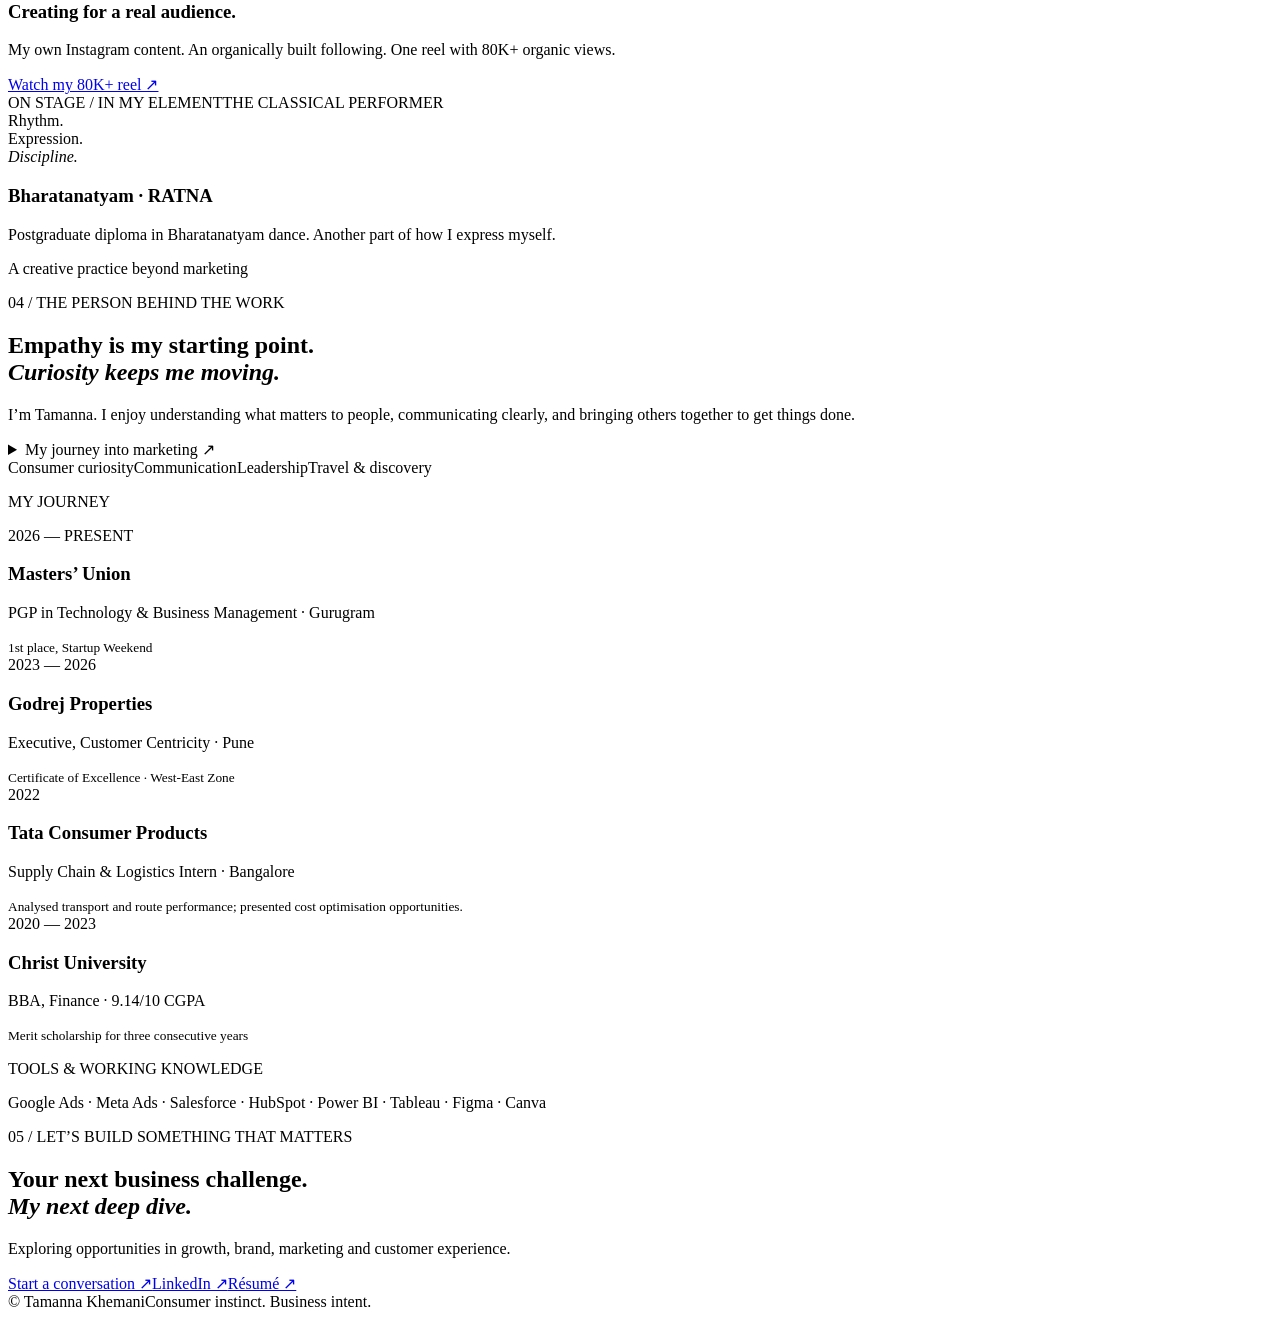
==== commit e905b5a0: "Add files via upload" ====
--- a/index.html
+++ b/index.html
@@ -1,451 +1,12 @@
-<!DOCTYPE html>
-<html lang="en">
-<head>
-<meta charset="UTF-8">
-<meta name="viewport" content="width=device-width, initial-scale=1.0">
-<title>Tamanna Khemani, Marketing &amp; Customer Experience</title>
-<link rel="preconnect" href="https://fonts.googleapis.com">
-<link rel="preconnect" href="https://fonts.gstatic.com" crossorigin>
-<link href="https://fonts.googleapis.com/css2?family=Fraunces:opsz,wght@9..144,400;9..144,600;9..144,700&family=Work+Sans:wght@400;500;600;700&display=swap" rel="stylesheet">
-<style>
-  :root{
-    --paper:#FBF7F0;
-    --ink:#221E1A;
-    --secondary:#6B6058;
-    --rule:#E6DCCB;
-    --accent1:#C1502E;   /* terracotta */
-    --accent1-soft:#F3DCCF;
-    --accent2:#1F6F5C;   /* deep teal */
-    --accent2-soft:#D8E9E2;
-    --card:#FFFFFF;
-  }
-  *{box-sizing:border-box;margin:0;padding:0;}
-  html{scroll-behavior:smooth;}
-  body{
-    background:var(--paper);
-    color:var(--ink);
-    font-family:'Work Sans',sans-serif;
-    line-height:1.55;
-    font-variant-numeric:tabular-nums;
-  }
-  h1,h2,h3{font-family:'Fraunces',serif;font-weight:600;line-height:1.15;}
-  a{color:inherit;}
-  .wrap{max-width:1100px;margin:0 auto;padding:0 28px;}
-  section{padding:88px 0;border-bottom:1px solid var(--rule);}
-  section:last-of-type{border-bottom:none;}
-
-  /* NAV */
-  nav{
-    position:sticky;top:0;z-index:50;
-    background:rgba(251,247,240,0.92);
-    backdrop-filter:blur(6px);
-    border-bottom:1px solid var(--rule);
-  }
-  nav .wrap{display:flex;align-items:center;justify-content:space-between;padding:16px 28px;}
-  nav .brand{font-family:'Fraunces',serif;font-weight:700;font-size:1.1rem;}
-  nav ul{list-style:none;display:flex;gap:28px;flex-wrap:wrap;}
-  nav a{text-decoration:none;font-size:0.92rem;font-weight:500;color:var(--ink);}
-  nav a:hover{color:var(--accent1);}
-  nav a:focus-visible, a:focus-visible, button:focus-visible{outline:3px solid var(--accent2);outline-offset:2px;}
-
-  /* HERO */
-  .hero{padding-top:72px;}
-  .hero-top{display:grid;grid-template-columns:1fr;gap:20px;}
-  .eyebrow{color:var(--accent1);font-weight:600;letter-spacing:0.06em;text-transform:uppercase;font-size:0.82rem;}
-  .hero h1{font-size:clamp(2.2rem,5vw,3.4rem);margin-top:8px;}
-  .hero .positioning{font-size:1.2rem;color:var(--secondary);max-width:680px;margin-top:16px;}
-  .hero .support{margin-top:10px;max-width:640px;color:var(--secondary);}
-  .btn-row{display:flex;gap:14px;flex-wrap:wrap;margin-top:30px;}
-  .btn{
-    display:inline-block;padding:12px 22px;border-radius:999px;
-    text-decoration:none;font-weight:600;font-size:0.94rem;
-    border:2px solid var(--ink);transition:all .15s ease;
-  }
-  .btn-primary{background:var(--accent1);border-color:var(--accent1);color:#fff;}
-  .btn-primary:hover{background:#a5431f;}
-  .btn-secondary{background:transparent;color:var(--ink);}
-  .btn-secondary:hover{background:var(--ink);color:var(--paper);}
-  .facts{
-    display:grid;grid-template-columns:repeat(4,1fr);gap:16px;margin-top:48px;
-  }
-  .fact{
-    background:var(--card);border:1px solid var(--rule);border-radius:14px;
-    padding:20px 16px;text-align:left;
-  }
-  .fact .num{font-family:'Fraunces',serif;font-size:1.7rem;color:var(--accent2);font-weight:700;}
-  .fact .label{font-size:0.82rem;color:var(--secondary);margin-top:4px;}
-  @media (max-width:720px){.facts{grid-template-columns:repeat(2,1fr);}}
-
-  /* ABOUT */
-  .about-grid{display:grid;grid-template-columns:repeat(3,1fr);gap:24px;margin-top:36px;}
-  .about-block{background:var(--card);border:1px solid var(--rule);border-radius:16px;padding:26px;}
-  .about-block h3{color:var(--accent1);font-size:1.05rem;margin-bottom:10px;}
-  @media (max-width:760px){.about-grid{grid-template-columns:1fr;}}
-
-  /* SECTION HEADS */
-  .section-head{display:flex;align-items:baseline;justify-content:space-between;flex-wrap:wrap;gap:10px;margin-bottom:8px;}
-  .section-head h2{font-size:1.9rem;}
-  .section-sub{color:var(--secondary);max-width:600px;margin-bottom:8px;}
-
-  /* SELECTED WORK */
-  .work-item{
-    background:var(--card);border:1px solid var(--rule);border-radius:16px;
-    margin-top:18px;overflow:hidden;
-  }
-  .work-item summary{
-    list-style:none;cursor:pointer;padding:22px 26px;display:flex;
-    align-items:center;justify-content:space-between;gap:16px;
-  }
-  .work-item summary::-webkit-details-marker{display:none;}
-  .work-item .tag{
-    display:inline-block;font-size:0.74rem;font-weight:700;letter-spacing:.05em;
-    text-transform:uppercase;color:var(--accent2);background:var(--accent2-soft);
-    padding:4px 10px;border-radius:999px;margin-bottom:8px;
-  }
-  .work-item summary h3{font-size:1.2rem;}
-  .work-item summary p{color:var(--secondary);margin-top:4px;font-size:0.95rem;}
-  .chev{font-size:1.4rem;color:var(--accent1);transition:transform .2s ease;flex-shrink:0;}
-  .work-item[open] .chev{transform:rotate(45deg);}
-  .work-body{padding:0 26px 26px;display:grid;gap:16px;grid-template-columns:1fr 1fr;}
-  .work-body div h4{font-size:0.78rem;text-transform:uppercase;letter-spacing:.05em;color:var(--accent1);margin-bottom:6px;}
-  .work-body div p{font-size:0.95rem;}
-  .work-link{margin-top:6px;}
-  .work-link a{color:var(--accent2);font-weight:600;text-decoration:underline;font-size:0.92rem;}
-  @media (max-width:640px){.work-body{grid-template-columns:1fr;}}
-
-  /* EXPERIENCE */
-  .numbers-strip{
-    background:var(--ink);color:var(--paper);border-radius:20px;
-    padding:40px 32px;display:grid;grid-template-columns:repeat(4,1fr);gap:20px;margin-bottom:44px;
-  }
-  .numbers-strip .num{font-family:'Fraunces',serif;font-size:2rem;color:var(--accent1-soft);font-weight:700;}
-  .numbers-strip .label{font-size:0.82rem;opacity:0.8;margin-top:4px;}
-  @media (max-width:720px){.numbers-strip{grid-template-columns:repeat(2,1fr);}}
-  .role{margin-top:32px;}
-  .role-head{display:flex;justify-content:space-between;flex-wrap:wrap;gap:6px;align-items:baseline;}
-  .role-head h3{font-size:1.2rem;}
-  .role-meta{color:var(--secondary);font-size:0.9rem;}
-  .role ul{margin-top:12px;padding-left:20px;}
-  .role li{margin-bottom:7px;}
-  .role li::marker{color:var(--accent1);}
-  .skills-line{margin-top:36px;color:var(--secondary);font-size:0.92rem;padding-top:20px;border-top:1px solid var(--rule);}
-  .skills-line strong{color:var(--ink);}
-
-  /* EDUCATION */
-  .edu-item{display:flex;justify-content:space-between;gap:16px;flex-wrap:wrap;padding:18px 0;border-bottom:1px solid var(--rule);}
-  .edu-item:last-child{border-bottom:none;}
-  .edu-item h3{font-size:1.05rem;}
-  .edu-item p{color:var(--secondary);font-size:0.92rem;margin-top:3px;}
-  .edu-meta{text-align:right;color:var(--secondary);font-size:0.9rem;}
-
-  /* ACHIEVEMENTS */
-  .ach-list{display:grid;gap:14px;margin-top:24px;}
-  .ach-item{
-    display:flex;gap:14px;background:var(--card);border:1px solid var(--rule);
-    border-radius:14px;padding:18px 20px;align-items:flex-start;
-  }
-  .ach-item .dot{
-    flex-shrink:0;width:10px;height:10px;border-radius:50%;background:var(--accent1);margin-top:6px;
-  }
-
-  /* CONTACT */
-  .contact-box{
-    background:var(--accent2);color:#fff;border-radius:22px;padding:48px 40px;
-    text-align:center;
-  }
-  .contact-box h2{color:#fff;font-size:2rem;}
-  .contact-box p{opacity:0.9;margin-top:10px;}
-  .contact-box .btn-row{justify-content:center;margin-top:28px;}
-  .contact-box .btn-secondary{border-color:#fff;color:#fff;}
-  .contact-box .btn-secondary:hover{background:#fff;color:var(--accent2);}
-  .contact-box .btn-primary{background:var(--accent1);border-color:var(--accent1);}
-
-  footer{padding:32px 0;text-align:center;color:var(--secondary);font-size:0.85rem;}
-
-  @media (prefers-reduced-motion: reduce){
-    html{scroll-behavior:auto;}
-    *{transition:none !important;animation:none !important;}
-  }
-
-  @keyframes reveal{from{opacity:0;transform:translateY(14px);}to{opacity:1;transform:translateY(0);}}
-  .hero-top{animation:reveal .7s ease both;}
-</style>
-</head>
-<body>
-
-<nav>
-  <div class="wrap">
-    <div class="brand">Tamanna Khemani</div>
-    <ul>
-      <li><a href="#work">Work</a></li>
-      <li><a href="#experience">Experience</a></li>
-      <li><a href="#education">Education</a></li>
-      <li><a href="#contact">Contact</a></li>
-    </ul>
-  </div>
-</nav>
-
-<header class="hero wrap">
-  <div class="hero-top">
-    <span class="eyebrow">Marketing &amp; Customer Experience</span>
-    <h1>Tamanna Khemani</h1>
-    <p class="positioning">2.9 years driving customer retention and ₹103 Cr in collections at Godrej Properties. Now building brand and marketing strategy at Masters' Union, with hands-on campaign and GTM work on the side.</p>
-    <p class="support">PGP in Technology &amp; Business Management, Masters' Union, Gurugram.</p>
-    <div class="btn-row">
-      <a class="btn btn-primary" href="#work">View work</a>
-      <a class="btn btn-secondary" href="resume.pdf" target="_blank" rel="noopener">Resume.pdf</a>
-      <a class="btn btn-secondary" id="linkedin-btn" href="#" target="_blank" rel="noopener">LinkedIn</a>
-    </div>
-  </div>
-  <div class="facts">
-    <div class="fact"><div class="num">₹103 Cr</div><div class="label">Collections driven, top across zone</div></div>
-    <div class="fact"><div class="num">90%</div><div class="label">NPS, pre-possession phase</div></div>
-    <div class="fact"><div class="num">120%</div><div class="label">Advance collection target achieved</div></div>
-    <div class="fact"><div class="num">56.3K+</div><div class="label">Organic views, top campaign reel</div></div>
-  </div>
-</header>
-
-<section id="about">
-  <div class="wrap">
-    <div class="section-head"><h2>About</h2></div>
-    <div class="about-grid">
-      <div class="about-block">
-        <h3>Before</h3>
-        <p>Built a foundation in finance and business strategy through a BBA at Christ University, alongside internships in supply chain analytics and early D2C brand consulting.</p>
-      </div>
-      <div class="about-block">
-        <h3>Now</h3>
-        <p>Coming off 2.9 years at Godrej Properties managing customer lifecycle, collections and NPS for a large township project, now pursuing a PGP at Masters' Union.</p>
-      </div>
-      <div class="about-block">
-        <h3>Next</h3>
-        <p>Moving toward brand and marketing roles that combine consumer insight, campaign execution and customer experience thinking.</p>
-      </div>
-    </div>
-  </div>
-</section>
-
-<section id="work">
-  <div class="wrap">
-    <div class="section-head"><h2>Selected work</h2></div>
-    <p class="section-sub">Brand, campaign and customer-facing projects across a real estate major, a D2C gifting brand and independent ventures.</p>
-
-    <details class="work-item">
-      <summary>
-        <div>
-          <span class="tag">Professional</span>
-          <h3>HappyCrafts, brand marketing consulting</h3>
-          <p>D2C gifting brand, partnership and campaign work</p>
-        </div>
-        <span class="chev">+</span>
-      </summary>
-      <div class="work-body">
-        <div><h4>Problem</h4><p>A premium gifting brand needed a stronger B2B pipeline and more organic reach around key festive and event moments.</p></div>
-        <div><h4>What I did</h4><p>Led partnership outreach and B2B pitch development, and built and ran the Holi and World Health Day campaign content end to end.</p></div>
-        <div><h4>What it showed</h4><p>Secured a corporate gifting collaboration with BCPL. The Holi campaign reel drew 56.3K+ organic views, the brand's top-performing content. The World Health Day event campaign drew 28.7K+ views and sold out 100% of entries.</p></div>
-        <div class="work-link" data-link="happycrafts"></div>
-      </div>
-    </details>
-
-    <details class="work-item">
-      <summary>
-        <div>
-          <span class="tag">Building</span>
-          <h3>PetPulse, pet health wearable</h3>
-          <p>Startup Weekend, Masters' Union, 1st place</p>
-        </div>
-        <span class="chev">+</span>
-      </summary>
-      <div class="work-body">
-        <div><h4>Problem</h4><p>India's 32M pet owners spend ₹5K to ₹15K a month on pets, but structured insurance, health and nutrition solutions are largely missing.</p></div>
-        <div><h4>What I did</h4><p>Developed the GTM strategy and market positioning for a WHOOP-like pet health wearable, then built and pitched the concept to investors within 48 hours.</p></div>
-        <div><h4>What it showed</h4><p>Won 1st place across the incoming Masters' Union cohort.</p></div>
-        <div class="work-link" data-link="petpulse"></div>
-      </div>
-    </details>
-
-    <details class="work-item">
-      <summary>
-        <div>
-          <span class="tag">Building</span>
-          <h3>Second Customer, decision intelligence app</h3>
-          <p>Independent build</p>
-        </div>
-        <span class="chev">+</span>
-      </summary>
-      <div class="work-body">
-        <div><h4>Problem</h4><p>A buyer is not always the end customer. Brands often struggle to identify who actually influences a purchase decision.</p></div>
-        <div><h4>What I did</h4><p>Built an app that surfaces customer decision intelligence, mapping the "second customer" behind a purchase.</p></div>
-        <div><h4>What it showed</h4><p>A working, live product.</p></div>
-        <div class="work-link" data-link="secondcustomer"></div>
-      </div>
-    </details>
-
-    <details class="work-item">
-      <summary>
-        <div>
-          <span class="tag">Analysis</span>
-          <h3>Poshak, sustainable fashion brand plan</h3>
-          <p>Academic business plan, Christ University</p>
-        </div>
-        <span class="chev">+</span>
-      </summary>
-      <div class="work-body">
-        <div><h4>Problem</h4><p>Building a viable, made-in-India sustainable fashion brand from the ground up, including positioning, financials and go-to-market.</p></div>
-        <div><h4>What I did</h4><p>Developed brand strategy and positioning through STP, SWOT and Blue Ocean ERRC analysis, and built a three-year financial model.</p></div>
-        <div><h4>What it showed</h4><p>83.9% market validation through primary consumer research, and a three-year model scaling to ₹2.3 Cr in projected revenue.</p></div>
-        <div class="work-link" data-link="poshak"></div>
-      </div>
-    </details>
-
-    <details class="work-item">
-      <summary>
-        <div>
-          <span class="tag">Building</span>
-          <h3>Veeray, D2C dropshipping brand</h3>
-          <p>Independent venture</p>
-        </div>
-        <span class="chev">+</span>
-      </summary>
-      <div class="work-body">
-        <div><h4>Problem</h4><p>Testing a direct-to-consumer product and demand model within a short two-month window.</p></div>
-        <div><h4>What I did</h4><p>Built and ran Veeray, selling premium glasses, gifting options and home essentials.</p></div>
-        <div><h4>What it showed</h4><p>Scaled to ₹5 lakh in revenue within two months.</p></div>
-        <div class="work-link" data-link="veeray"></div>
-      </div>
-    </details>
-
-  </div>
-</section>
-
-<section id="experience">
-  <div class="wrap">
-    <div class="section-head"><h2>Experience</h2></div>
-
-    <div class="numbers-strip">
-      <div><div class="num">₹103 Cr</div><div class="label">Collections, highest across zone</div></div>
-      <div><div class="num">90%</div><div class="label">NPS score</div></div>
-      <div><div class="num">30%</div><div class="label">Drop in cancellation-bucket attrition</div></div>
-      <div><div class="num">40%</div><div class="label">Improvement in service TAT</div></div>
-    </div>
-
-    <div class="role">
-      <div class="role-head">
-        <h3>Executive, Customer Centricity, Godrej Properties Ltd</h3>
-        <span class="role-meta">Pune, Jul 2023 to Apr 2026</span>
-      </div>
-      <ul>
-        <li>Drove ₹103 Cr in collections, the highest across the West-East Zone, through proactive payment follow-ups.</li>
-        <li>Exceeded advance collection targets by 20% through structured customer engagement across the township project.</li>
-        <li>Reduced cancellation-bucket attrition by 30% through targeted retention interventions and relationship management.</li>
-        <li>Achieved 90% NPS through responsive communication, issue resolution and customer experience management.</li>
-        <li>Grew referral-driven leads by 60% through proactive lifecycle engagement.</li>
-        <li>Boosted repeat engagement by 50% through milestone-based touchpoints across the customer journey.</li>
-        <li>Improved service-request turnaround time by 40% through SOP design and structured feedback loops.</li>
-      </ul>
-    </div>
-
-    <div class="role">
-      <div class="role-head">
-        <h3>Supply Chain &amp; Logistics Intern, Tata Consumer Products</h3>
-        <span class="role-meta">Bangalore, May 2022 to Jul 2022</span>
-      </div>
-      <ul>
-        <li>Uncovered cost optimisation opportunities worth 30% by analysing transport and route performance data.</li>
-        <li>Translated logistics data into actionable insights, informing route and load-utilisation decisions.</li>
-        <li>Presented data-driven recommendations to senior management, strengthening cross-functional decision-making.</li>
-      </ul>
-    </div>
-
-    <p class="skills-line"><strong>Skills &amp; tools:</strong> Brand Strategy · Consumer Insights · GTM Strategy · Campaign Strategy · Customer Journey Mapping · Customer Retention · Salesforce · HubSpot · Power BI · Tableau · Figma · Canva</p>
-  </div>
-</section>
-
-<section id="education">
-  <div class="wrap">
-    <div class="section-head"><h2>Education</h2></div>
-    <div class="edu-item">
-      <div><h3>Masters' Union</h3><p>PGP in Technology &amp; Business Management, 1st Place, Startup Weekend</p></div>
-      <div class="edu-meta">2026 to Present<br>Gurugram</div>
-    </div>
-    <div class="edu-item">
-      <div><h3>Christ (Deemed to be University)</h3><p>BBA, Finance · CGPA 9.14/10 · Merit Scholarship</p></div>
-      <div class="edu-meta">2020 to 2023<br>Bangalore</div>
-    </div>
-  </div>
-</section>
-
-<section id="achievements">
-  <div class="wrap">
-    <div class="section-head"><h2>Achievements</h2></div>
-    <div class="ach-list">
-      <div class="ach-item"><span class="dot"></span><p>Certificate of Excellence, Godrej Properties Ltd, for highest collections across the West-East Zone (₹103 Cr) and a 120% advance collection achievement.</p></div>
-      <div class="ach-item"><span class="dot"></span><p>1st Place, Startup Weekend, Masters' Union, batch winner across the incoming cohort.</p></div>
-      <div class="ach-item"><span class="dot"></span><p>1st Place, Intercollegiate Management Fest, St. Francis College, competing against 200+ college teams.</p></div>
-      <div class="ach-item"><span class="dot"></span><p>Christ University Merit Scholarship, awarded for three consecutive years for a 9.14 CGPA and co-curricular engagement.</p></div>
-    </div>
-  </div>
-</section>
-
-<section id="contact" style="border-bottom:none;">
-  <div class="wrap">
-    <div class="contact-box">
-      <h2>Get in touch</h2>
-      <p>Open to marketing and customer experience roles.</p>
-      <div class="btn-row">
-        <a class="btn btn-primary" href="mailto:tamanna.khemani2027@mastersunion.org">Email me</a>
-        <a class="btn btn-secondary" id="linkedin-btn-2" href="#" target="_blank" rel="noopener">LinkedIn</a>
-        <a class="btn btn-secondary" href="resume.pdf" target="_blank" rel="noopener">View resume</a>
-        <a class="btn btn-secondary" href="resume.pdf" download>Download resume</a>
-      </div>
-    </div>
-  </div>
-</section>
-
-<footer>
-  <div class="wrap">© Tamanna Khemani</div>
-</footer>
-
-<script>
-  // Config block: every artefact URL and optional field defaults to empty string.
-  // Any entry left empty causes its block to remove itself on load, so the
-  // site can be deployed before every link exists without ever showing a
-  // broken link or an empty heading.
-  const config = {
-    linkedin: "https://www.linkedin.com/in/tamanna-khemani-b3609922b?utm_source=share_via&utm_content=profile&utm_medium=member_ios",
-    links: {
-      happycrafts: "",
-      petpulse: "",
-      secondcustomer: "https://second-customer-insight.lovable.app",
-      poshak: "",
-      veeray: ""
-    }
-  };
-
-  document.addEventListener("DOMContentLoaded", () => {
-    // LinkedIn buttons
-    const li = config.linkedin || "";
-    document.querySelectorAll("#linkedin-btn, #linkedin-btn-2").forEach(el => {
-      if (li) { el.href = li; } else { el.remove(); }
-    });
-
-    // Project artefact links
-    document.querySelectorAll(".work-link").forEach(el => {
-      const key = el.getAttribute("data-link");
-      const url = config.links[key];
-      if (url) {
-        const a = document.createElement("a");
-        a.href = url;
-        a.target = "_blank";
-        a.rel = "noopener";
-        a.textContent = "View artefact";
-        el.appendChild(a);
-      } else {
-        el.remove();
-      }
-    });
-  });
-</script>
-
-</body>
-</html>
+<!doctype html><html lang="en"><head><meta charset="utf-8"><meta name="viewport" content="width=device-width,initial-scale=1"><title>Tamanna Khemani — Growth, Brand & Customer Experience</title><meta name="description" content="Tamanna Khemani's selected work across campaigns, customer retention, D2C growth, go-to-market strategy and customer experience."><link rel="preconnect" href="https://fonts.googleapis.com"><link rel="preconnect" href="https://fonts.gstatic.com" crossorigin><link href="https://fonts.googleapis.com/css2?family=DM+Sans:wght@400;500;600;700&family=Manrope:wght@400;500;600;700;800&display=swap" rel="stylesheet"><link rel="stylesheet" href="style.css"><link rel="stylesheet" href="role-lens.css"></head><body>
+<a class="skip" href="#main">Skip to content</a><nav aria-label="Main navigation"><a class="brand" href="#">tk<span>◒</span></a><div><a href="#work">Selected work</a><a href="#journey">My journey</a><a href="#approach">My approach</a><a href="about.html">Meet Tamanna ↗</a><a class="nav-contact" href="#contact">Let's talk ↗</a></div></nav>
+<main id="main"><header class="hero shell"><div class="hero-copy"><p class="eyebrow"><span class="dot"></span> TAMANNA KHEMANI / MARKETING & BUSINESS</p><div class="hero-signature" aria-hidden="true">Tamanna<span>in perspective ↗</span></div><h1>Curious about people.<br>Serious about<br><em>moving business.</em></h1><p class="intro">Customer-first marketer. Business builder. Content creator.<br>Classical dancer. Always curious.</p><details class="hero-detail"><summary>The thread that connects it all ↗</summary><p>I connect consumer understanding with campaigns, retention and customer experience. From real estate relationships to building a D2C business, I like taking an idea all the way to execution.</p></details><div class="actions"><a class="button dark" href="#work">Explore my work <span>↘</span></a><a class="text-link" href="resume.pdf" target="_blank" rel="noopener">View résumé ↗</a></div><p class="caption">PGP, Technology & Business Management · Masters’ Union<br><strong>Customer lifecycle · Retention · Digital commerce</strong></p></div><div class="story" aria-label="Explore Tamanna’s story"><div class="story-top"><span>ONE PERSON. MANY PERSPECTIVES.</span><button id="motion-toggle" aria-pressed="false">Motion on</button></div><div class="story-stage" id="story-stage" aria-live="polite"></div><div class="story-nav" aria-label="Choose a story chapter"><button data-story="0" aria-pressed="true">01 Business</button><button data-story="1" aria-pressed="false">02 Builder</button><button data-story="2" aria-pressed="false">03 Creator</button><button data-story="3" aria-pressed="false">04 Performer</button></div><div class="story-footer"><span id="story-counter">01 / 04</span><button id="story-next">Next perspective →</button></div></div></header>
+<div class="creative-ribbon" aria-label="Areas of interest"><span>Customer understanding</span><b>✳</b><span>Thoughtful retention</span><b>✳</b><span>Commercial curiosity</span><b>✳</b><span>Business ownership</span></div><div class="proof shell"><div><strong>90%</strong><span>NPS achieved through customer satisfaction</span></div><div><strong>30% ↓</strong><span>Cancellation-bucket attrition</span></div><div><strong>50% ↑</strong><span>Repeat engagement</span></div><div><strong>60% ↑</strong><span>Referral-driven leads</span></div><div><strong>₹103 Cr</strong><span>Collections driven · highest across zone</span></div></div>
+<section id="work" class="shell section"><div class="section-heading"><div><p class="eyebrow">01 / SELECTED WORK</p><h2>The work.<br><em>The proof.</em></h2></div><p>Scan the outcomes. Open the story.<br>All the detail, one click deeper.</p></div><div class="filters" aria-label="Filter projects"><button aria-pressed="true" data-filter="all">All work</button><button aria-pressed="false" data-filter="growth">Growth & campaigns</button><button aria-pressed="false" data-filter="strategy">Brand & strategy</button><button aria-pressed="false" data-filter="customer">Customer & operations</button></div><p id="filter-status" class="sr-only" role="status"></p><div class="project-grid" id="projects"></div></section>
+<section class="style-journey" id="journey"><div class="shell section"><div class="section-heading"><div><p class="eyebrow">THE THREAD THROUGH MY JOURNEY</p><h2>Every chapter adds<br><em>a new layer.</em></h2></div><p>Tap a chapter. Watch the print change.<br>See how each experience built on the last.</p></div><div class="journey-studio" data-look="commerce"><div class="journey-visual"><span class="studio-note">A CAREER, CUT FROM MANY CLOTHS</span><svg class="kurta-art" viewBox="0 0 360 390" role="img" aria-labelledby="kurta-title"><title id="kurta-title">An illustrated kurta whose print changes with each career chapter</title><defs><clipPath id="kurta-clip"><path d="M130 39 95 54 40 112l35 49 29-24-4 206h160l-4-206 29 24 35-49-55-58-35-15c-12 18-27 27-50 27s-38-9-50-27Z"/></clipPath></defs><path class="kurta-shadow" d="M130 39 95 54 40 112l35 49 29-24-4 206h160l-4-206 29 24 35-49-55-58-35-15c-12 18-27 27-50 27s-38-9-50-27Z"/><path class="fabric-base" d="M130 39 95 54 40 112l35 49 29-24-4 206h160l-4-206 29 24 35-49-55-58-35-15c-12 18-27 27-50 27s-38-9-50-27Z"/><g class="fabric-print" clip-path="url(#kurta-clip)"><path d="M180 85v240M145 100v210M215 100v210"/><circle cx="180" cy="140" r="13"/><circle cx="180" cy="207" r="13"/><circle cx="180" cy="274" r="13"/><path d="m180 122 5 12 13 1-10 8 3 13-11-7-11 7 3-13-10-8 13-1Z"/><path d="m180 189 5 12 13 1-10 8 3 13-11-7-11 7 3-13-10-8 13-1Z"/><path d="m180 256 5 12 13 1-10 8 3 13-11-7-11 7 3-13-10-8 13-1Z"/></g><path class="kurta-stitch" d="M130 39c12 18 27 27 50 27s38-9 50-27M160 76h40M180 70v250"/><path class="kurta-outline" d="M130 39 95 54 40 112l35 49 29-24-4 206h160l-4-206 29 24 35-49-55-58-35-15c-12 18-27 27-50 27s-38-9-50-27Z"/></svg><span class="look-caption" id="look-caption">Look 01 · The foundations</span><span class="stitch-line" aria-hidden="true"></span></div><div class="journey-copy"><p class="eyebrow" id="journey-kicker">01 / COMMERCE FOUNDATIONS</p><h3 id="journey-title">Start with the numbers.<br><em>Look closer at people.</em></h3><p id="journey-description">A BBA in Finance taught me to read the commercial picture. Curiosity pushed me to ask what people need, choose and come back for.</p><div class="journey-proof" id="journey-proof"><span>Christ University</span><span>9.14 / 10 CGPA</span><span>Merit scholar · 3 years</span></div><div class="journey-controls" aria-label="Career chapters"><button data-journey="0" aria-pressed="true"><span>01</span> Foundations</button><button data-journey="1" aria-pressed="false"><span>02</span> Systems</button><button data-journey="2" aria-pressed="false"><span>03</span> Relationships</button><button data-journey="3" aria-pressed="false"><span>04</span> Builder</button><button data-journey="4" aria-pressed="false"><span>05</span> What’s next</button></div><p class="journey-footnote">One path, five perspectives <span>✳</span></p></div></div></div></section>
+<section class="hire-me"><div class="shell section"><div class="section-heading"><div><p class="eyebrow">WHY I’M READY TO CONTRIBUTE</p><h2>Customer empathy.<br><em>Creative instinct. Commercial follow-through.</em></h2></div><p>Strengths I’d bring to<br>fashion and digital commerce.</p></div><div class="hire-grid"><article><span class="hire-number">01</span><span class="hire-symbol" aria-hidden="true">✳</span><p class="eyebrow">MAKE CUSTOMERS FEEL SEEN</p><h3>Retention is a relationship.</h3><p>At Godrej Properties, customer communication and service improvement supported <strong>90% NPS achieved through customer satisfaction</strong>, alongside lower attrition and higher repeat engagement.</p><span class="hire-tag">Lifecycle · Listening · Loyalty</span></article><article><span class="hire-number">02</span><span class="hire-symbol" aria-hidden="true">◌</span><p class="eyebrow">MAKE THE STORY TRAVEL</p><h3>Content can earn attention.</h3><p>I create for my own Instagram audience. One reel reached <strong>80K+ organic views</strong>—a hands-on lesson in hooks, visual storytelling and audience response.</p><span class="hire-tag">Creative testing · Organic reach</span></article><article><span class="hire-number">03</span><span class="hire-symbol" aria-hidden="true">↗</span><p class="eyebrow">CONNECT BRAND TO COMMERCE</p><h3>Think across the journey.</h3><p>I built a D2C business and ran Google and Meta ads for Veeray. I’m ready to bring that ownership mindset to retention and marketplace growth.</p><span class="hire-tag">D2C · Paid channels · Ownership</span></article></div><p class="hire-note">My fashion-retail experience is still developing. I bring adjacent customer, content and commerce experience—and a clear point of view on how to apply it.</p></div></section>
+<section id="approach" class="approach"><div class="shell section"><div class="section-heading"><div><p class="eyebrow">02 / HOW I CONNECT THE DOTS</p><h2>Growth starts with<br>understanding people.</h2></div><p>Choose a business challenge to see<br>the experience I would bring to it.</p></div><div class="challenge-buttons" aria-label="Choose a business challenge"><button aria-pressed="true" data-challenge="acquisition">Acquire customers ↗</button><button aria-pressed="false" data-challenge="retention">Build trust & retention ↗</button><button aria-pressed="false" data-challenge="marketplace">Grow across marketplaces ↗</button><button aria-pressed="false" data-challenge="execution">Turn strategy into action ↗</button></div><div class="challenge-result" id="challenge-result" aria-live="polite"></div></div></section>
+<section id="beyond" class="shell section beyond"><div class="section-heading"><div><p class="eyebrow">03 / MORE THAN A JOB TITLE</p><h2>An eye for stories.<br><em>A feel for expression.</em></h2></div><p>Creativity is something I practise.<br>On screen. On stage. Out in the world.</p></div><div class="identity-grid"><article class="creator-card"><span class="corner-label">OFF THE CLOCK / ON CAMERA</span><span class="eyebrow">THE CONTENT CREATOR</span><div class="reel-art" aria-hidden="true"><div class="reel-frame"><span>▶</span><strong>80K+</strong><small>views · one organic reel</small></div><div class="reel-ring"></div></div><h3>Creating for a real audience.</h3><p>My own Instagram content. An organically built following. One reel with 80K+ organic views.</p><a href="https://www.instagram.com/reel/DaINUgLhk4j/" target="_blank" rel="noopener">Watch my 80K+ reel ↗</a></article><article class="dance-card"><span class="corner-label">ON STAGE / IN MY ELEMENT</span><span class="eyebrow">THE CLASSICAL PERFORMER</span><div class="dance-art" aria-hidden="true"><span class="dance-orbit"></span><span class="dance-orbit second"></span><div>Rhythm.<br>Expression.<br><em>Discipline.</em></div></div><h3>Bharatanatyam · RATNA</h3><p>Postgraduate diploma in Bharatanatyam dance. Another part of how I express myself.</p><span class="identity-foot">A creative practice beyond marketing</span></article></div></section><section id="about" class="shell section about"><div><p class="eyebrow">04 / THE PERSON BEHIND THE WORK</p><h2>Empathy is my starting point.<br><em>Curiosity keeps me moving.</em></h2><p class="about-lead">I’m Tamanna. I enjoy understanding what matters to people, communicating clearly, and bringing others together to get things done.</p><details class="full-story"><summary>My journey into marketing ↗</summary><p>At Godrej Properties, I worked on customer relationships through a high-consideration purchase journey. Building Veeray and working on HappyCrafts brought me closer to acquisition, campaigns and commercial decisions. Now, at Masters’ Union, I’m connecting that experience with brand and growth strategy.</p><p>Outside work, I love travelling and learning from new places and experiences. That same curiosity shapes how I approach consumers and businesses.</p></details><div class="interest-tags"><span>Consumer curiosity</span><span>Communication</span><span>Leadership</span><span>Travel & discovery</span></div></div><aside class="journey"><p class="eyebrow">MY JOURNEY</p><div><span>2026 — PRESENT</span><h3>Masters’ Union</h3><p>PGP in Technology & Business Management · Gurugram</p><small>1st place, Startup Weekend</small></div><div><span>2023 — 2026</span><h3>Godrej Properties</h3><p>Executive, Customer Centricity · Pune</p><small>Certificate of Excellence · West-East Zone</small></div><div><span>2022</span><h3>Tata Consumer Products</h3><p>Supply Chain & Logistics Intern · Bangalore</p><small>Analysed transport and route performance; presented cost optimisation opportunities.</small></div><div><span>2020 — 2023</span><h3>Christ University</h3><p>BBA, Finance · 9.14/10 CGPA</p><small>Merit scholarship for three consecutive years</small></div></aside></section>
+<section class="toolbox shell"><p class="eyebrow">TOOLS & WORKING KNOWLEDGE</p><p>Google Ads <span>·</span> Meta Ads <span>·</span> Salesforce <span>·</span> HubSpot <span>·</span> Power BI <span>·</span> Tableau <span>·</span> Figma <span>·</span> Canva</p></section>
+<section id="contact" class="contact"><div class="shell section"><p class="eyebrow">05 / LET’S BUILD SOMETHING THAT MATTERS</p><h2>Your next business challenge.<br><em>My next deep dive.</em></h2><p>Exploring opportunities in growth, brand, marketing and customer experience.</p><div class="actions"><a class="button light" href="mailto:tamanna.khemani2027@mastersunion.org">Start a conversation ↗</a><a href="https://www.linkedin.com/in/tamanna-khemani-b3609922b" target="_blank" rel="noopener">LinkedIn ↗</a><a href="resume.pdf" target="_blank" rel="noopener">Résumé ↗</a></div><footer><span>© Tamanna Khemani</span><span>Consumer instinct. Business intent.</span></footer></div></section></main>
+<dialog id="case-dialog" aria-labelledby="case-title"><button class="close" aria-label="Close case study">Close ×</button><div id="case-content"></div></dialog><script src="script.js"></script></body></html>
--- a/role-lens.css
+++ b/role-lens.css
@@ -0,0 +1,8 @@
+.caption strong{display:inline-block;margin-top:7px;color:var(--accent);font-weight:700}.proof>div{min-width:0}.proof strong{color:var(--ink)}.challenge-buttons{grid-template-columns:repeat(4,minmax(0,1fr))}.challenge-buttons button{min-height:72px;transition:transform .2s,background .2s,border-color .2s}.challenge-buttons button:hover{transform:translateY(-3px);border-color:var(--lime)}.challenge-proof{display:flex;flex-wrap:wrap;gap:8px;margin-bottom:13px}.challenge-proof span{font-size:10px;border:1px solid #7c9189;padding:7px 11px;border-radius:3px}.challenge-result>div>details{margin-top:12px}.challenge-result>div>details p{margin:10px 0;color:#d5ded9;line-height:1.7}.challenge-result>div>a{margin-top:12px}@media(min-width:950px){.proof{grid-template-columns:repeat(5,minmax(0,1fr));gap:18px}.proof strong{font-size:27px}.proof span{display:block;line-height:1.45;margin-top:4px}.challenge-result{min-height:175px}}@media(max-width:949px){.proof{grid-template-columns:repeat(3,minmax(0,1fr));gap:18px}.challenge-buttons{grid-template-columns:repeat(2,minmax(0,1fr))}}@media(max-width:650px){.proof{grid-template-columns:repeat(2,minmax(0,1fr));gap:16px}.proof strong{font-size:27px}.challenge-buttons{grid-template-columns:1fr}.challenge-buttons button{min-height:auto}.caption strong{line-height:1.5}}
+
+/* Fashion editorial palette and the interactive career lookbook. */
+:root{--paper:#fbf6f1;--ink:#351d28;--muted:#76636a;--accent:#9c2345;--line:#e7d8d5;--lime:#f0d9ad}
+nav{background:#fbf6f1f5}.style-journey{background:#f4e7e4;overflow:hidden}.style-journey .section-heading h2 em,.hire-me .section-heading h2 em{color:#9c2345}.journey-studio{display:grid;grid-template-columns:.9fr 1.1fr;min-height:570px;background:#fffaf6;border:1px solid #e2c9c7;box-shadow:12px 12px 0 #e6d2d0;overflow:hidden}.journey-visual{position:relative;display:grid;place-items:center;min-height:550px;background:radial-gradient(ellipse at 50% 46%,#fffaf7 0 32%,transparent 33%),linear-gradient(145deg,#f8eee8,#edd9d5)}.studio-note{position:absolute;top:25px;left:25px;font-size:8px;letter-spacing:1.6px;color:#7f5260}.kurta-art{height:min(430px,75vw);width:auto;filter:drop-shadow(0 15px 15px #5b213024);overflow:visible}.kurta-shadow{fill:#6e1734;opacity:.13;transform:translate(5px,7px)}.fabric-base{fill:#9c2345;transition:fill .5s ease}.fabric-print{fill:#f8e6d9;stroke:#f8e6d9;stroke-width:1.4;transition:fill .45s,stroke .45s}.fabric-print path:not(:first-child){fill:#f8e6d9}.kurta-stitch,.kurta-outline{fill:none;stroke:#f8e6d9;stroke-width:2.2;opacity:.9;stroke-linecap:round;stroke-linejoin:round}.kurta-outline{stroke:#75203a;stroke-width:3}.journey-studio[data-look="systems"] .fabric-base{fill:#b44b59}.journey-studio[data-look="systems"] .fabric-print{fill:#edc879;stroke:#edc879}.journey-studio[data-look="relationships"] .fabric-base{fill:#6f1838}.journey-studio[data-look="relationships"] .fabric-print{fill:#edb6ad;stroke:#edb6ad}.journey-studio[data-look="builder"] .fabric-base{fill:#b85b44}.journey-studio[data-look="builder"] .fabric-print{fill:#f2d99f;stroke:#f2d99f}.journey-studio[data-look="next"] .fabric-base{fill:#842541}.journey-studio[data-look="next"] .fabric-print{fill:#f4d9dc;stroke:#f4d9dc}.journey-studio.is-changing .kurta-art{animation:lookbook-turn .62s cubic-bezier(.2,.7,.2,1)}@keyframes lookbook-turn{0%{transform:translateX(35px) rotate(4deg);opacity:.35;filter:blur(3px)}55%{transform:translateX(-7px) rotate(-2deg);opacity:.85}100%{transform:translateX(0) rotate(0);opacity:1;filter:blur(0)}}.look-caption{position:absolute;bottom:27px;right:25px;font:italic 15px Georgia,serif;color:#6f2940}.stitch-line{position:absolute;left:0;right:0;bottom:68px;border-bottom:1px dashed #b8898b;opacity:.55}.journey-copy{padding:48px 48px 32px;display:flex;flex-direction:column;justify-content:center}.journey-copy>.eyebrow{color:#9c2345}.journey-copy h3{font:500 clamp(25px,3vw,38px)/1.2 Manrope,sans-serif;letter-spacing:-1px;margin:17px 0}.journey-copy h3 em{font:italic 500 1em Georgia,serif;color:#9c2345}.journey-copy>p:not(.eyebrow):not(.journey-footnote){font-size:14px;color:#76636a;max-width:490px}.journey-proof{display:flex;flex-wrap:wrap;gap:8px;margin:22px 0 27px}.journey-proof span{padding:7px 10px;background:#f4e7e4;color:#59263a;border:1px solid #e8d1cf;font-size:10px}.journey-controls{display:grid;grid-template-columns:repeat(5,1fr);border-top:1px solid #e3cecb;border-bottom:1px solid #e3cecb}.journey-controls button{min-width:0;padding:13px 3px 12px;background:transparent;border:0;border-bottom:2px solid transparent;color:#775d66;font-size:9px;line-height:1.4}.journey-controls button span{display:block;margin-bottom:5px;font:italic 14px Georgia,serif;color:#aa6d79}.journey-controls button[aria-pressed="true"]{color:#6f1735;border-bottom-color:#9c2345;background:linear-gradient(0deg,#f4e7e4,transparent)}.journey-controls button[aria-pressed="true"] span{color:#9c2345}.journey-footnote{display:flex;justify-content:space-between;align-items:center;margin-top:17px;font:italic 12px Georgia,serif;color:#8d646c}.journey-footnote span{font-size:23px;color:#b44b59}.hire-me{background:#fffaf6}.hire-me .section-heading h2 em{font-family:Georgia,serif;font-weight:400}.hire-grid{display:grid;grid-template-columns:repeat(3,1fr);gap:17px}.hire-grid article{position:relative;min-height:340px;padding:28px 25px 24px;background:#f8eee9;border:1px solid #e8d7d0;overflow:hidden;transition:transform .35s,box-shadow .35s}.hire-grid article:nth-child(2){background:#f2e4e8}.hire-grid article:nth-child(3){background:#f6eddc}.hire-grid article:hover{transform:translateY(-7px);box-shadow:0 14px 28px #5b213015}.hire-number{font:italic 16px Georgia,serif;color:#9c2345}.hire-symbol{position:absolute;right:20px;top:15px;font:50px Georgia,serif;color:#a6324b25}.hire-grid .eyebrow{margin-top:35px;color:#9c2345;font-size:9px}.hire-grid h3{font:500 21px Manrope,sans-serif;margin:11px 0}.hire-grid article>p:not(.eyebrow){font-size:12px;line-height:1.7;color:#705e65}.hire-grid strong{color:#541b33}.hire-tag{display:inline-block;margin-top:20px;border-bottom:1px solid #b7898b;padding-bottom:5px;font-size:9px;color:#762641;letter-spacing:.3px}.hire-note{margin-top:24px;padding:17px 20px;border-left:3px solid #aa314c;background:#f9efea;font-size:11px;color:#6e5960}
+@media(max-width:850px){.journey-studio{grid-template-columns:.8fr 1.2fr}.journey-copy{padding:35px 28px}.journey-visual{min-height:500px}.hire-grid article{padding:24px 19px}}
+@media(max-width:650px){nav div{gap:12px}nav div a[href="#journey"]{display:inline-flex}nav div a:nth-child(3),nav div a[href="about.html"]{display:none}.journey-studio{grid-template-columns:1fr;box-shadow:6px 7px 0 #e6d2d0}.journey-visual{min-height:360px}.kurta-art{height:315px}.studio-note{top:18px;left:18px}.look-caption{right:16px;bottom:18px}.stitch-line{bottom:49px}.journey-copy{padding:30px 20px 23px}.journey-copy h3{font-size:28px}.journey-controls button{font-size:8px;padding:10px 1px}.journey-proof{gap:6px;margin:17px 0 21px}.journey-proof span{font-size:9px;padding:6px 8px}.hire-grid{grid-template-columns:1fr;gap:12px}.hire-grid article{min-height:0;padding:23px}.hire-grid .eyebrow{margin-top:25px}.hire-note{line-height:1.65}.style-journey .section-heading>p{margin-top:13px}}
+@media(prefers-reduced-motion:reduce){.journey-studio.is-changing .kurta-art{animation:none}.hire-grid article,.fabric-base,.fabric-print{transition:none}}
